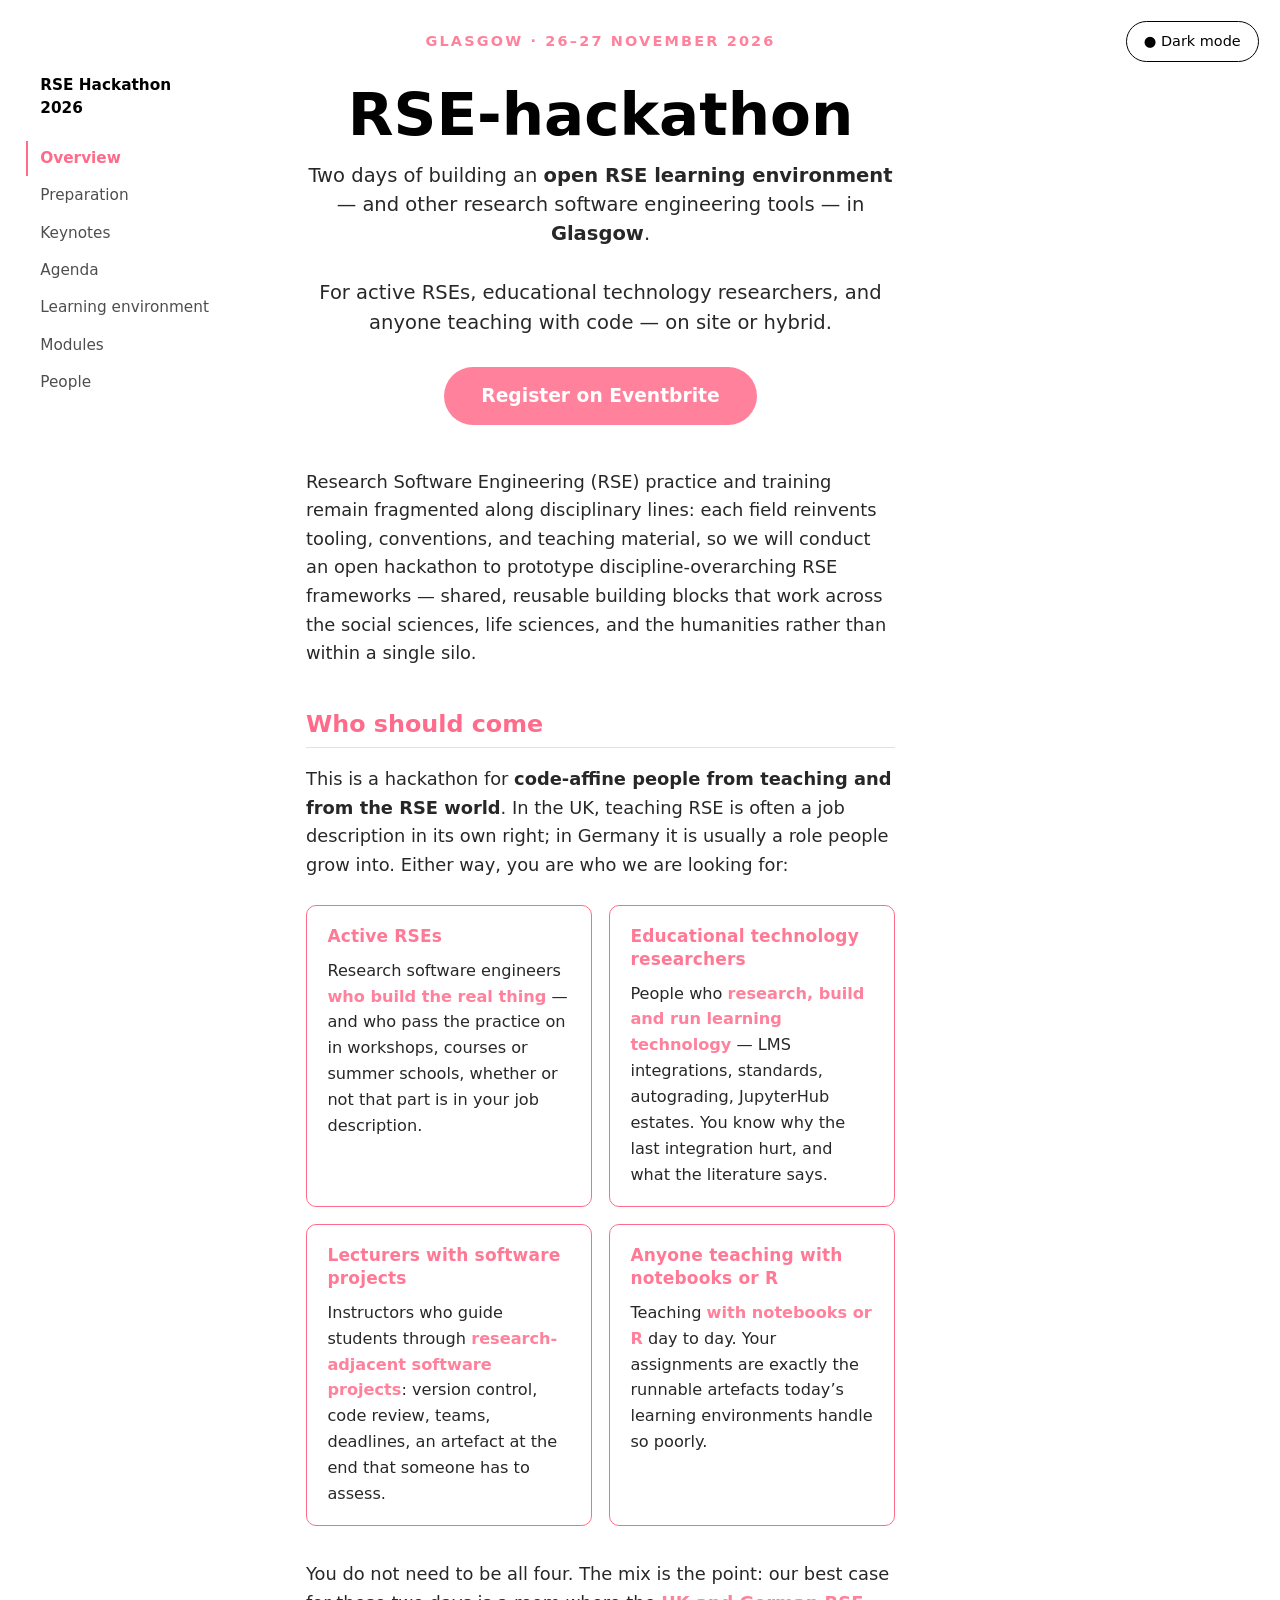
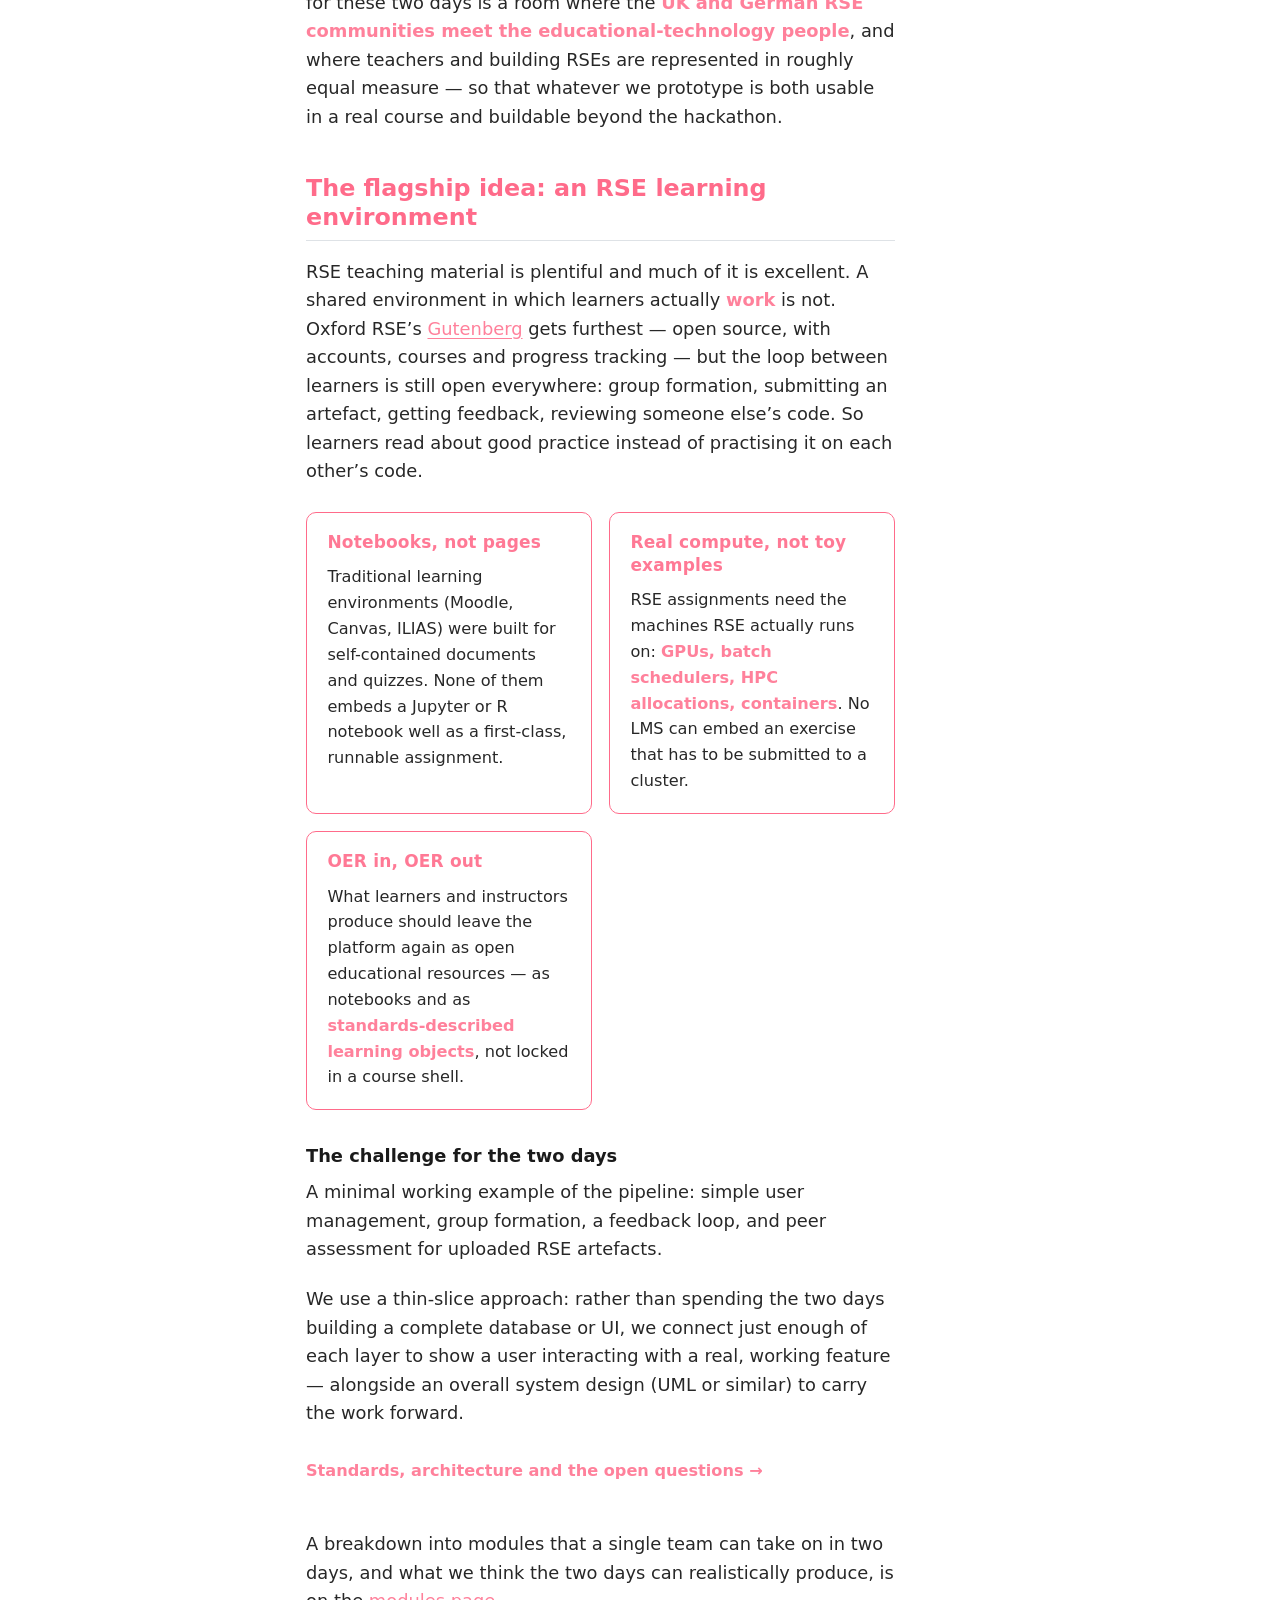
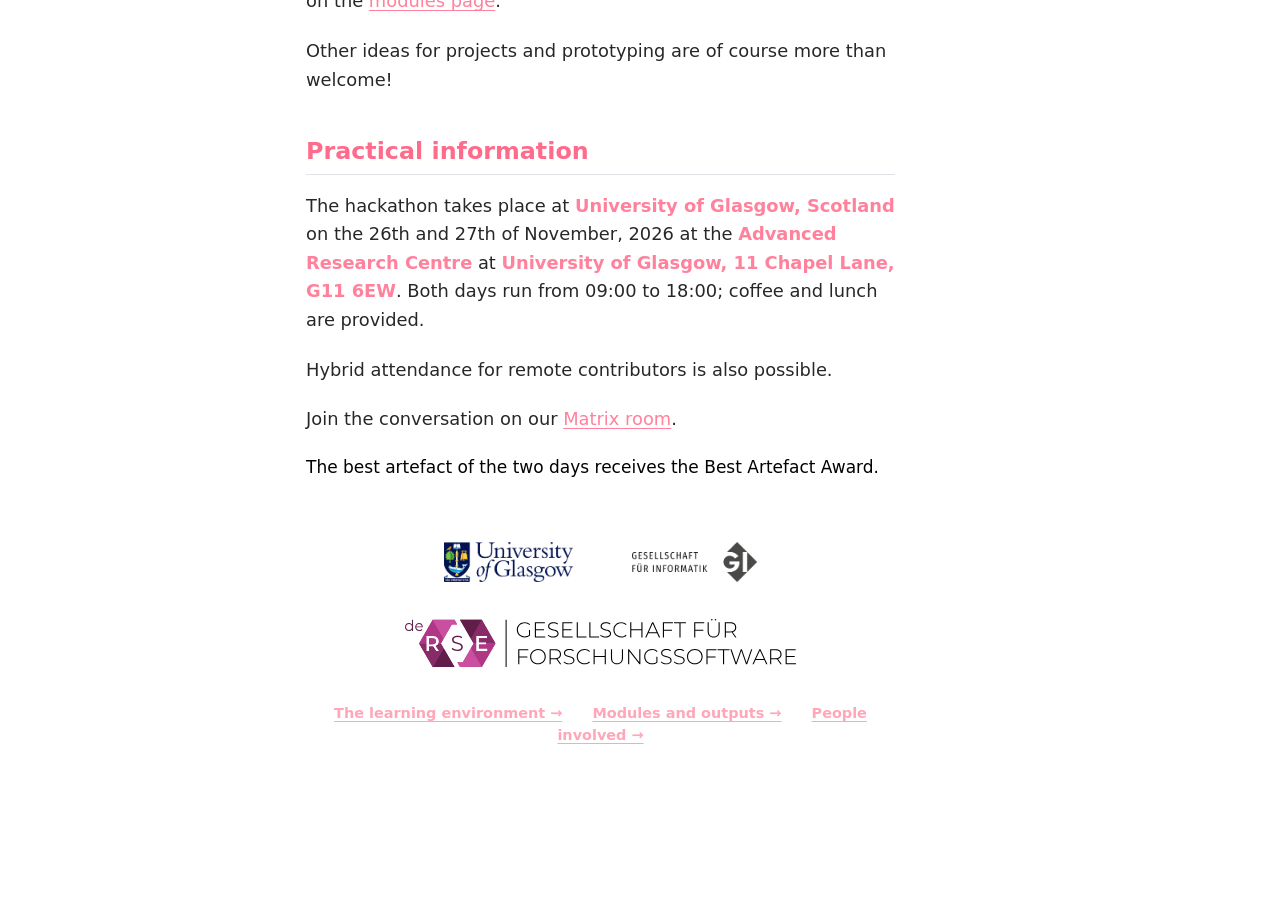
==== index.html @ fd7d088c "Built site for gh-pages" ====
<!DOCTYPE html>
<html xmlns="http://www.w3.org/1999/xhtml" lang="en" xml:lang="en"><head>

<meta charset="utf-8">
<meta name="generator" content="quarto-1.11.9">

<meta name="viewport" content="width=device-width, initial-scale=1.0, user-scalable=yes">


<title>RSE Hackathon 2026</title>
<style>
/* Default styles provided by pandoc.
** See https://pandoc.org/MANUAL.html#variables-for-html for config info.
*/
span.smallcaps{font-variant: small-caps;}
div.columns{display: flex; gap: 1.5em;}
div.column{flex: auto;}
@media screen {
div.columns{gap: min(4vw, 1.5em);}
div.column{overflow-x: auto;}
}
div.hanging-indent{margin-left: 1.5em; text-indent: -1.5em;}
ul.task-list{list-style: none;}
ul.task-list li input[type="checkbox"] {
  width: 0.8em;
  margin: 0 0.8em 0.2em -1em; /* quarto-specific, see https://github.com/quarto-dev/quarto-cli/issues/4556 */ 
  vertical-align: middle;
}
</style>


<script src="site_libs/quarto-nav/quarto-nav.js"></script>
<script src="site_libs/clipboard/clipboard.min.js"></script>
<script src="site_libs/quarto-search/autocomplete.umd.js"></script>
<script src="site_libs/quarto-search/fuse.min.js"></script>
<script src="site_libs/quarto-search/quarto-search.js"></script>
<meta name="quarto:offset" content="./">
<script src="site_libs/quarto-html/quarto.js" type="module"></script>
<script src="site_libs/quarto-html/tabsets/tabsets.js" type="module"></script>
<script src="site_libs/quarto-html/scrollable-regions/scrollable-regions.js" type="module"></script>
<script src="site_libs/quarto-html/popper.min.js"></script>
<script src="site_libs/quarto-html/tippy.umd.min.js"></script>
<script src="site_libs/quarto-html/anchor.min.js"></script>
<link href="site_libs/quarto-html/tippy.css" rel="stylesheet">
<link href="site_libs/quarto-html/quarto-syntax-highlighting-63b5708e65d6cd79cd7618c58d0c21e7.css" rel="stylesheet" id="quarto-text-highlighting-styles">
<script src="site_libs/bootstrap/bootstrap.min.js"></script>
<link href="site_libs/bootstrap/bootstrap-icons.css" rel="stylesheet">
<link href="site_libs/bootstrap/bootstrap-b31edfc7eb3f71ba095beb92e9e1808b.min.css" rel="stylesheet" append-hash="true" id="quarto-bootstrap" data-mode="light">
<script id="quarto-search-options" type="application/json">{
  "location": "sidebar",
  "copy-button": false,
  "collapse-after": 3,
  "panel-placement": "start",
  "type": "textbox",
  "limit": 50,
  "keyboard-shortcut": [
    "f",
    "/",
    "s"
  ],
  "show-item-context": false,
  "language": {
    "search-no-results-text": "No results",
    "search-matching-documents-text": "matching documents",
    "search-copy-link-title": "Copy link to search",
    "search-hide-matches-text": "Hide additional matches",
    "search-more-match-text": "more match in this document",
    "search-more-matches-text": "more matches in this document",
    "search-clear-button-title": "Clear",
    "search-text-placeholder": "",
    "search-detached-cancel-button-title": "Cancel",
    "search-submit-button-title": "Submit",
    "search-label": "Search"
  }
}</script>


</head>

<body class="quarto-light"><a id="quarto-skip-link" class="visually-hidden-focusable" href="#quarto-document-content">Skip to main content</a>

<div id="quarto-search-results"></div>
<!-- content -->
<div id="quarto-content" class="quarto-container page-columns page-rows-contents page-layout-full">
<!-- sidebar -->
<!-- margin-sidebar -->
    
<!-- main -->
<main class="content column-page" id="quarto-document-content" tabindex="-1"><header id="title-block-header" class="quarto-title-block"></header>
<nav class="site-nav" aria-label="Site">
  <a class="site-nav-title" href="index.html">RSE Hackathon 2026</a>
  <a href="index.html">Overview</a>
  <a href="preparation.html">Preparation</a>
  <a href="keynotes.html">Keynotes</a>
  <a href="agenda.html">Agenda</a>
  <a href="learning-environment.html">Learning environment</a>
  <a href="modules.html">Modules</a>
  <a href="contacts.html">People</a>
</nav>
<script>
(function () {
  var page = location.pathname.split('/').pop() || 'index.html';
  document.querySelectorAll('.site-nav a:not(.site-nav-title)').forEach(function (a) {
    if (a.getAttribute('href') === page) a.setAttribute('aria-current', 'page');
  });
})();
</script>




<div class="hero">
<div class="hero-top">
<p><span class="eyebrow">Glasgow · 26–27 November 2026</span></p>
<section id="rse-hackathon" class="level1">
<h1>RSE-hackathon</h1>
<p>Two days of building an <strong>open RSE learning environment</strong> — and other research software engineering tools — in <strong>Glasgow</strong>.</p>
<p>For active RSEs, educational technology researchers, and anyone teaching with code — on site or hybrid.</p>
<p><a href="https://www.eventbrite.com/e/rse-hackathon-2026-at-university-of-glasgow-tickets-2000034040655" class="cta" target="_blank">Register on Eventbrite</a></p>
</section>
</div>
<div class="hero-body">
<p>Research Software Engineering (RSE) practice and training remain fragmented along disciplinary lines: each field reinvents tooling, conventions, and teaching material, so we will conduct an open hackathon to prototype discipline-overarching RSE frameworks — shared, reusable building blocks that work across the social sciences, life sciences, and the humanities rather than within a single silo.</p>
<section id="who-should-come" class="level2">
<h2 class="anchored" data-anchor-id="who-should-come">Who should come</h2>
<p>This is a hackathon for <strong>code-affine people from teaching and from the RSE world</strong>. In the UK, teaching RSE is often a job description in its own right; in Germany it is usually a role people grow into. Either way, you are who we are looking for:</p>
<div class="why-grid">
<section id="active-rses" class="level3 why-card">
<h3 class="anchored" data-anchor-id="active-rses">Active RSEs</h3>
<p>Research software engineers <span class="highlight">who build the real thing</span> — and who pass the practice on in workshops, courses or summer schools, whether or not that part is in your job description.</p>
</section>
<section id="educational-technology-researchers" class="level3 why-card">
<h3 class="anchored" data-anchor-id="educational-technology-researchers">Educational technology researchers</h3>
<p>People who <span class="highlight">research, build and run learning technology</span> — LMS integrations, standards, autograding, JupyterHub estates. You know why the last integration hurt, and what the literature says.</p>
</section>
<section id="lecturers-with-software-projects" class="level3 why-card">
<h3 class="anchored" data-anchor-id="lecturers-with-software-projects">Lecturers with software projects</h3>
<p>Instructors who guide students through <span class="highlight">research-adjacent software projects</span>: version control, code review, teams, deadlines, an artefact at the end that someone has to assess.</p>
</section>
<section id="anyone-teaching-with-notebooks-or-r" class="level3 why-card">
<h3 class="anchored" data-anchor-id="anyone-teaching-with-notebooks-or-r">Anyone teaching with notebooks or R</h3>
<p>Teaching <span class="highlight">with notebooks or R</span> day to day. Your assignments are exactly the runnable artefacts today’s learning environments handle so poorly.</p>
</section>
</div>
<p>You do not need to be all four. The mix is the point: our best case for these two days is a room where the <span class="highlight">UK and German RSE communities meet the educational-technology people</span>, and where teachers and building RSEs are represented in roughly equal measure — so that whatever we prototype is both usable in a real course and buildable beyond the hackathon.</p>
</section>
<section id="the-flagship-idea-an-rse-learning-environment" class="level2">
<h2 class="anchored" data-anchor-id="the-flagship-idea-an-rse-learning-environment">The flagship idea: an RSE learning environment</h2>
<p>RSE teaching material is plentiful and much of it is excellent. A shared environment in which learners actually <em>work</em> is not. Oxford RSE’s <a href="https://www.rse.ox.ac.uk/gutenberg">Gutenberg</a> gets furthest — open source, with accounts, courses and progress tracking — but the loop between learners is still open everywhere: group formation, submitting an artefact, getting feedback, reviewing someone else’s code. So learners read about good practice instead of practising it on each other’s code.</p>
<div class="why-grid">
<section id="notebooks-not-pages" class="level3 why-card">
<h3 class="anchored" data-anchor-id="notebooks-not-pages">Notebooks, not pages</h3>
<p>Traditional learning environments (Moodle, Canvas, ILIAS) were built for self-contained documents and quizzes. None of them embeds a Jupyter or R notebook well as a first-class, runnable assignment.</p>
</section>
<section id="real-compute-not-toy-examples" class="level3 why-card">
<h3 class="anchored" data-anchor-id="real-compute-not-toy-examples">Real compute, not toy examples</h3>
<p>RSE assignments need the machines RSE actually runs on: <span class="highlight">GPUs, batch schedulers, HPC allocations, containers</span>. No LMS can embed an exercise that has to be submitted to a cluster.</p>
</section>
<section id="oer-in-oer-out" class="level3 why-card">
<h3 class="anchored" data-anchor-id="oer-in-oer-out">OER in, OER out</h3>
<p>What learners and instructors produce should leave the platform again as open educational resources — as notebooks and as <span class="highlight">standards-described learning objects</span>, not locked in a course shell.</p>
</section>
</div>
<section id="the-challenge-for-the-two-days" class="level3">
<h3 class="anchored" data-anchor-id="the-challenge-for-the-two-days">The challenge for the two days</h3>
<p>A minimal working example of the pipeline: simple user management, group formation, a feedback loop, and peer assessment for uploaded RSE artefacts.</p>
<p>We use a thin-slice approach: rather than spending the two days building a complete database or UI, we connect just enough of each layer to show a user interacting with a real, working feature — alongside an overall system design (UML or similar) to carry the work forward.</p>
<p><a href="learning-environment.html" class="people-link">Standards, architecture and the open questions →</a></p>
<p>A breakdown into modules that a single team can take on in two days, and what we think the two days can realistically produce, is on the <a href="modules.html">modules page</a>.</p>
<p>Other ideas for projects and prototyping are of course more than welcome!</p>
</section>
</section>
<section id="practical-information" class="level2">
<h2 class="anchored" data-anchor-id="practical-information">Practical information</h2>
<p>The hackathon takes place at <span class="highlight">University of Glasgow, Scotland</span> on the 26th and 27th of November, 2026 at the <span class="highlight">Advanced Research Centre</span> at <em>University of Glasgow, 11 Chapel Lane, G11 6EW</em>. Both days run from 09:00 to 18:00; coffee and lunch are provided.</p>
<p>Hybrid attendance for remote contributors is also possible.</p>
<p>Join the conversation on our <a href="https://matrix.to/#/#rse-hackathon-glasgow-:matrix.org">Matrix room</a>.</p>
</section>
</div>
<p>The best artefact of the two days receives the Best Artefact Award.</p>
<div class="logo-row">
<p><a href="https://www.gla.ac.uk" class="logo-box"><img src="uni-glasgow-logo.png" class="img-fluid" alt="University of Glasgow"></a> <a href="https://gi.de/en/" class="logo-box"><img src="GI_R.png" class="img-fluid" alt="German Informatics Society (GI)"></a></p>
<p><a class="logo-box logo-box-large" href="https://de-rse.org/en/" target="_blank" rel="noopener"><img src="de-RSE-logo-text-colour.svg" alt="de-RSE — Society for Research Software"></a></p>
</div>
<div class="organizers">
<p><a href="learning-environment.html" class="people-link">The learning environment →</a> <a href="modules.html" class="people-link">Modules and outputs →</a> <a href="contacts.html" class="people-link">People involved →</a></p>
</div>
</div>
<button id="theme-toggle" class="theme-toggle" aria-label="Toggle light and dark mode">
● Dark mode
</button>
<script>
(function () {
  var root = document.documentElement;
  var btn = document.getElementById('theme-toggle');
  var stored = localStorage.getItem('theme-v2');
  function setDark() {
    root.setAttribute('data-theme', 'dark');
    btn.textContent = '☀ Light mode';
  }
  function setLight() {
    root.removeAttribute('data-theme');
    btn.textContent = '● Dark mode';
  }
  if (stored === 'dark') setDark();
  btn.addEventListener('click', function () {
    var isDark = root.getAttribute('data-theme') === 'dark';
    if (isDark) {
      setLight();
      localStorage.setItem('theme-v2', 'light');
    } else {
      setDark();
      localStorage.setItem('theme-v2', 'dark');
    }
  });
})();
</script>



</main> <!-- /main -->
<script id="quarto-html-after-body" type="application/javascript">
  window.document.addEventListener("DOMContentLoaded", function (event) {
    const icon = "";
    const anchorJS = new window.AnchorJS();
    anchorJS.options = {
      placement: 'right',
      icon: icon
    };
    anchorJS.add('.anchored');
    const isCodeAnnotation = (el) => {
      for (const clz of el.classList) {
        if (clz.startsWith('code-annotation-')) {                     
          return true;
        }
      }
      return false;
    }
    const onCopySuccess = function(e) {
      // button target
      const button = e.trigger;
      // don't keep focus
      button.blur();
      // flash "checked"
      button.classList.add('code-copy-button-checked');
      var currentTitle = button.getAttribute("title");
      button.setAttribute("title", "Copied!");
      let tooltip;
      if (window.bootstrap) {
        button.setAttribute("data-bs-toggle", "tooltip");
        button.setAttribute("data-bs-placement", "left");
        button.setAttribute("data-bs-title", "Copied!");
        tooltip = new bootstrap.Tooltip(button, 
          { trigger: "manual", 
            customClass: "code-copy-button-tooltip",
            offset: [0, -8]});
        tooltip.show();    
      }
      setTimeout(function() {
        if (tooltip) {
          tooltip.hide();
          button.removeAttribute("data-bs-title");
          button.removeAttribute("data-bs-toggle");
          button.removeAttribute("data-bs-placement");
        }
        button.setAttribute("title", currentTitle);
        button.classList.remove('code-copy-button-checked');
      }, 1000);
      // clear code selection
      e.clearSelection();
    }
    const getTextToCopy = function(trigger) {
      const outerScaffold = trigger.parentElement.cloneNode(true);
      const codeEl = outerScaffold.querySelector('code');
      for (const childEl of codeEl.children) {
        if (isCodeAnnotation(childEl)) {
          childEl.remove();
        }
      }
      return codeEl.innerText;
    }
    const clipboard = new window.ClipboardJS('.code-copy-button:not([data-in-quarto-modal])', {
      text: getTextToCopy
    });
    clipboard.on('success', onCopySuccess);
    if (window.document.getElementById('quarto-embedded-source-code-modal')) {
      const clipboardModal = new window.ClipboardJS('.code-copy-button[data-in-quarto-modal]', {
        text: getTextToCopy,
        container: window.document.getElementById('quarto-embedded-source-code-modal')
      });
      clipboardModal.on('success', onCopySuccess);
    }
      var localhostRegex = new RegExp(/^(?:http|https):\/\/localhost\:?[0-9]*\//);
      var mailtoRegex = new RegExp(/^mailto:/);
        var filterRegex = new RegExp("https:\/\/personalhel\.github\.io\/RSE-hackathon\/");
      var isInternal = (href) => {
          return filterRegex.test(href) || localhostRegex.test(href) || mailtoRegex.test(href);
      }
      // Inspect non-navigation links and adorn them if external
      window.quartoDecorateExternalLinks = function (root) {
     var links = (root || window.document).querySelectorAll('a[href]:not(.nav-link):not(.navbar-brand):not(.toc-action):not(.sidebar-link):not(.sidebar-item-toggle):not(.pagination-link):not(.no-external):not([aria-hidden]):not(.dropdown-item):not(.quarto-navigation-tool):not(.about-link)');
      for (var i=0; i<links.length; i++) {
        const link = links[i];
        if (!isInternal(link.href)) {
          // undo the damage that might have been done by quarto-nav.js in the case of
          // links that we want to consider external
          if (link.dataset.originalHref !== undefined) {
            link.href = link.dataset.originalHref;
          }
          if (!link.classList.contains('no-external-icon')) {
          }
        }
      }
      };
      window.quartoDecorateExternalLinks(window.document);
    // Esc closes the popup (WCAG 1.4.13) and focus leaving both trigger and
    // popup closes it (WCAG 2.4.11); tippy handles neither for interactive popups.
    const hideOnEscAndFocusOut = {
      name: 'hideOnEscAndFocusOut',
      defaultValue: true,
      fn(instance) {
        const dismiss = () => {
          // A show scheduled by the trigger delay would otherwise reopen it
          instance.clearDelayTimeouts();
          instance.hide();
        };
        const onKeyDown = (event) => {
          if (event.key !== 'Escape') {
            return;
          }
          // Keep Esc from also reaching page handlers (e.g. reveal.js overview),
          // except an open reveal.js slide menu, which Esc should close too.
          // The menu handles keys only when its keyboard option is on.
          const menuHandlesEsc = window.Reveal?.getPlugin?.('menu')?.isOpen() &&
            window.Reveal.getConfig().menu?.keyboard !== false;
          if (!menuHandlesEsc) {
            event.stopPropagation();
          }
          if (instance.popper.contains(window.document.activeElement)) {
            // Disabled while refocusing so the focus trigger does not reopen it
            instance.disable();
            instance.reference.focus();
            instance.enable();
          }
          dismiss();
        };
        const onFocusOut = (event) => {
          const target = event.relatedTarget;
          if (target && !instance.reference.contains(target) &&
              !instance.popper.contains(target)) {
            dismiss();
          }
        };
        // On the trigger too: a click trigger (code-annotations: select) has no
        // blur handling. Attached for the instance's lifetime so leaving the
        // trigger also cancels a show still pending on the trigger delay.
        instance.reference.addEventListener('focusout', onFocusOut);
        return {
          onShow() {
            window.document.addEventListener('keydown', onKeyDown, true);
            instance.popper.addEventListener('focusout', onFocusOut);
          },
          onHide() {
            window.document.removeEventListener('keydown', onKeyDown, true);
            instance.popper.removeEventListener('focusout', onFocusOut);
          },
          onDestroy() {
            instance.reference.removeEventListener('focusout', onFocusOut);
          },
        };
      },
    };
    function tippyHover(el, contentFn, onTriggerFn, onUntriggerFn) {
      const config = {
        allowHTML: true,
        maxWidth: 500,
        delay: 100,
        arrow: false,
        appendTo: function(el) {
            return el.parentElement;
        },
        interactive: true,
        interactiveBorder: 10,
        theme: 'quarto',
        placement: 'bottom-start',
        plugins: [hideOnEscAndFocusOut],
      };
      if (contentFn) {
        config.content = contentFn;
      }
      if (onTriggerFn) {
        config.onTrigger = onTriggerFn;
      }
      if (onUntriggerFn) {
        config.onUntrigger = onUntriggerFn;
      }
      window.tippy(el, config); 
    }
    const noterefs = window.document.querySelectorAll('a[role="doc-noteref"]');
    for (var i=0; i<noterefs.length; i++) {
      const ref = noterefs[i];
      tippyHover(ref, function() {
        // use id or data attribute instead here
        let href = ref.getAttribute('data-footnote-href') || ref.getAttribute('href');
        try { href = new URL(href).hash; } catch {}
        const id = href.replace(/^#\/?/, "");
        const note = window.document.getElementById(id);
        if (note) {
          return note.innerHTML;
        } else {
          return "";
        }
      });
    }
    const xrefs = window.document.querySelectorAll('a.quarto-xref');
    const processXRef = (id, note) => {
      // Strip column container classes
      const stripColumnClz = (el) => {
        el.classList.remove("page-full", "page-columns");
        if (el.children) {
          for (const child of el.children) {
            stripColumnClz(child);
          }
        }
      }
      stripColumnClz(note)
      if (id === null || id.startsWith('sec-')) {
        // Special case sections, only their first couple elements
        const container = document.createElement("div");
        if (note.children && note.children.length > 2) {
          container.appendChild(note.children[0].cloneNode(true));
          for (let i = 1; i < note.children.length; i++) {
            const child = note.children[i];
            if (child.tagName === "P" && child.innerText === "") {
              continue;
            } else {
              container.appendChild(child.cloneNode(true));
              break;
            }
          }
          if (window.Quarto?.typesetMath) {
            window.Quarto.typesetMath(container);
          }
          return container.innerHTML
        } else {
          if (window.Quarto?.typesetMath) {
            window.Quarto.typesetMath(note);
          }
          return note.innerHTML;
        }
      } else {
        // Remove any anchor links if they are present
        const anchorLink = note.querySelector('a.anchorjs-link');
        if (anchorLink) {
          anchorLink.remove();
        }
        if (window.Quarto?.typesetMath) {
          window.Quarto.typesetMath(note);
        }
        if (note.classList.contains("callout")) {
          return note.outerHTML;
        } else {
          return note.innerHTML;
        }
      }
    }
    for (var i=0; i<xrefs.length; i++) {
      const xref = xrefs[i];
      tippyHover(xref, undefined, function(instance) {
        instance.disable();
        let url = xref.getAttribute('href');
        let hash = undefined; 
        if (url.startsWith('#')) {
          hash = url;
        } else {
          try { hash = new URL(url).hash; } catch {}
        }
        if (hash) {
          const id = hash.replace(/^#\/?/, "");
          const note = window.document.getElementById(id);
          if (note !== null) {
            try {
              const html = processXRef(id, note.cloneNode(true));
              instance.setContent(html);
            } finally {
              instance.enable();
              instance.show();
            }
          } else {
            // See if we can fetch this
            fetch(url.split('#')[0])
            .then(res => res.text())
            .then(html => {
              const parser = new DOMParser();
              const htmlDoc = parser.parseFromString(html, "text/html");
              const note = htmlDoc.getElementById(id);
              if (note !== null) {
                const html = processXRef(id, note);
                instance.setContent(html);
              } 
            }).finally(() => {
              instance.enable();
              instance.show();
            });
          }
        } else {
          // See if we can fetch a full url (with no hash to target)
          // This is a special case and we should probably do some content thinning / targeting
          fetch(url)
          .then(res => res.text())
          .then(html => {
            const parser = new DOMParser();
            const htmlDoc = parser.parseFromString(html, "text/html");
            const note = htmlDoc.querySelector('main.content');
            if (note !== null) {
              // This should only happen for chapter cross references
              // (since there is no id in the URL)
              // remove the first header
              if (note.children.length > 0 && note.children[0].tagName === "HEADER") {
                note.children[0].remove();
              }
              const html = processXRef(null, note);
              instance.setContent(html);
            } 
          }).finally(() => {
            instance.enable();
            instance.show();
          });
        }
      }, function(instance) {
      });
    }
        let selectedAnnoteEl;
        const selectorForAnnotation = ( cell, annotation) => {
          let cellAttr = 'data-code-cell="' + cell + '"';
          let lineAttr = 'data-code-annotation="' +  annotation + '"';
          const selector = 'span[' + cellAttr + '][' + lineAttr + ']';
          return selector;
        }
        const selectCodeLines = (annoteEl) => {
          const doc = window.document;
          const targetCell = annoteEl.getAttribute("data-target-cell");
          const targetAnnotation = annoteEl.getAttribute("data-target-annotation");
          const annoteSpan = window.document.querySelector(selectorForAnnotation(targetCell, targetAnnotation));
          const lines = annoteSpan.getAttribute("data-code-lines").split(",");
          const lineIds = lines.map((line) => {
            return targetCell + "-" + line;
          })
          // Each band is positioned against its own containing block, which is
          // not the offsetParent of the lines, so place it from client rects.
          const placeBand = (band, firstEl, lastEl, codeBlock) => {
            const container = band.offsetParent;
            if (container === null) {
              return;
            }
            const containerRect = container.getBoundingClientRect();
            // Reveal.js scales slides with a transform, so convert client
            // pixels back to the CSS pixels of the container.
            const scale = containerRect.height / container.offsetHeight || 1;
            const firstRect = firstEl.getBoundingClientRect();
            const lastRect = lastEl.getBoundingClientRect();
            const top = (firstRect.top - containerRect.top) / scale - container.clientTop + container.scrollTop;
            const height = (lastRect.bottom - firstRect.top) / scale;
            band.style.top = top - 2 + "px";
            band.style.height = height + 4 + "px";
            if (codeBlock) {
              // Without the copy button wrapper, the containing block is wider
              // than the code block, so span the code block explicitly.
              const blockRect = codeBlock.getBoundingClientRect();
              band.style.left = (blockRect.left - containerRect.left) / scale - container.clientLeft + container.scrollLeft + "px";
              band.style.width = blockRect.width / scale + "px";
            }
          };
          if (lineIds.length > 0) {
            const el = window.document.getElementById(lineIds[0]);
            const lastEl = window.document.getElementById(lineIds[lineIds.length - 1]);
            const parent = el.parentElement.parentElement;
            // cook up a div (if necessary) and position it
            let div = window.document.getElementById("code-annotation-line-highlight");
            if (div === null) {
              div = window.document.createElement("div");
              div.setAttribute("id", "code-annotation-line-highlight");
              div.style.position = 'absolute';
              parent.appendChild(div);
            }
            placeBand(div, el, lastEl, parent.closest("div.sourceCode") || parent);
            let gutterDiv = window.document.getElementById("code-annotation-line-highlight-gutter");
            if (gutterDiv === null) {
              gutterDiv = window.document.createElement("div");
              gutterDiv.setAttribute("id", "code-annotation-line-highlight-gutter");
              gutterDiv.style.position = 'absolute';
              const codeCell = window.document.getElementById(targetCell);
              const gutter = codeCell.querySelector('.code-annotation-gutter');
              gutter.appendChild(gutterDiv);
            }
            placeBand(gutterDiv, el, lastEl);
            selectedAnnoteEl = annoteEl;
          }
        };
        const unselectCodeLines = () => {
          const elementsIds = ["code-annotation-line-highlight", "code-annotation-line-highlight-gutter"];
          elementsIds.forEach((elId) => {
            const div = window.document.getElementById(elId);
            if (div) {
              div.remove();
            }
          });
          selectedAnnoteEl = undefined;
        };
          // Handle positioning of the toggle
      window.addEventListener(
        "resize",
        throttle(() => {
          elRect = undefined;
          if (selectedAnnoteEl) {
            selectCodeLines(selectedAnnoteEl);
          }
        }, 10)
      );
      function throttle(fn, ms) {
      let throttle = false;
      let timer;
        return (...args) => {
          if(!throttle) { // first call gets through
              fn.apply(this, args);
              throttle = true;
          } else { // all the others get throttled
              if(timer) clearTimeout(timer); // cancel #2
              timer = setTimeout(() => {
                fn.apply(this, args);
                timer = throttle = false;
              }, ms);
          }
        };
      }
        // Attach click handler to the DT
        const annoteDls = window.document.querySelectorAll('dt[data-target-cell]');
        for (const annoteDlNode of annoteDls) {
          annoteDlNode.addEventListener('click', (event) => {
            const clickedEl = event.target;
            if (clickedEl !== selectedAnnoteEl) {
              unselectCodeLines();
              const activeEl = window.document.querySelector('dt[data-target-cell].code-annotation-active');
              if (activeEl) {
                activeEl.classList.remove('code-annotation-active');
              }
              selectCodeLines(clickedEl);
              clickedEl.classList.add('code-annotation-active');
            } else {
              // Unselect the line
              unselectCodeLines();
              clickedEl.classList.remove('code-annotation-active');
            }
          });
        }
    const findCites = (el) => {
      const parentEl = el.parentElement;
      if (parentEl) {
        const cites = parentEl.dataset.cites;
        if (cites) {
          return {
            el,
            cites: cites.split(' ')
          };
        } else {
          return findCites(el.parentElement)
        }
      } else {
        return undefined;
      }
    };
    var bibliorefs = window.document.querySelectorAll('a[role="doc-biblioref"]');
    for (var i=0; i<bibliorefs.length; i++) {
      const ref = bibliorefs[i];
      const citeInfo = findCites(ref);
      if (citeInfo) {
        tippyHover(citeInfo.el, function() {
          var popup = window.document.createElement('div');
          citeInfo.cites.forEach(function(cite) {
            var citeDiv = window.document.createElement('div');
            citeDiv.classList.add('hanging-indent');
            citeDiv.classList.add('csl-entry');
            var biblioDiv = window.document.getElementById('ref-' + cite);
            if (biblioDiv) {
              citeDiv.innerHTML = biblioDiv.innerHTML;
            }
            popup.appendChild(citeDiv);
          });
          return popup.innerHTML;
        });
      }
    }
  });
  </script>
  <script type="application/javascript">
  window.quartoScrollableRegionsLabels = {"code":"Scrollable code","output":"Scrollable output"};
  </script>
</div> <!-- /content -->




</body></html>
---- site_libs/quarto-html/tippy.css ----
.tippy-box[data-animation=fade][data-state=hidden]{opacity:0}[data-tippy-root]{max-width:calc(100vw - 10px)}.tippy-box{position:relative;background-color:#333;color:#fff;border-radius:4px;font-size:14px;line-height:1.4;white-space:normal;outline:0;transition-property:transform,visibility,opacity}.tippy-box[data-placement^=top]>.tippy-arrow{bottom:0}.tippy-box[data-placement^=top]>.tippy-arrow:before{bottom:-7px;left:0;border-width:8px 8px 0;border-top-color:initial;transform-origin:center top}.tippy-box[data-placement^=bottom]>.tippy-arrow{top:0}.tippy-box[data-placement^=bottom]>.tippy-arrow:before{top:-7px;left:0;border-width:0 8px 8px;border-bottom-color:initial;transform-origin:center bottom}.tippy-box[data-placement^=left]>.tippy-arrow{right:0}.tippy-box[data-placement^=left]>.tippy-arrow:before{border-width:8px 0 8px 8px;border-left-color:initial;right:-7px;transform-origin:center left}.tippy-box[data-placement^=right]>.tippy-arrow{left:0}.tippy-box[data-placement^=right]>.tippy-arrow:before{left:-7px;border-width:8px 8px 8px 0;border-right-color:initial;transform-origin:center right}.tippy-box[data-inertia][data-state=visible]{transition-timing-function:cubic-bezier(.54,1.5,.38,1.11)}.tippy-arrow{width:16px;height:16px;color:#333}.tippy-arrow:before{content:"";position:absolute;border-color:transparent;border-style:solid}.tippy-content{position:relative;padding:5px 9px;z-index:1}
---- site_libs/quarto-html/quarto-syntax-highlighting-63b5708e65d6cd79cd7618c58d0c21e7.css ----
/* quarto syntax highlight colors */
:root {
  --quarto-hl-ot-color: #003B4F;
  --quarto-hl-at-color: #657422;
  --quarto-hl-ss-color: #20794D;
  --quarto-hl-an-color: #5E5E5E;
  --quarto-hl-fu-color: #4758AB;
  --quarto-hl-st-color: #20794D;
  --quarto-hl-cf-color: #003B4F;
  --quarto-hl-op-color: #5E5E5E;
  --quarto-hl-er-color: #AD0000;
  --quarto-hl-bn-color: #AD0000;
  --quarto-hl-al-color: #AD0000;
  --quarto-hl-va-color: #111111;
  --quarto-hl-bu-color: inherit;
  --quarto-hl-ex-color: inherit;
  --quarto-hl-pp-color: #AD0000;
  --quarto-hl-in-color: #5E5E5E;
  --quarto-hl-vs-color: #20794D;
  --quarto-hl-wa-color: #5E5E5E;
  --quarto-hl-do-color: #5E5E5E;
  --quarto-hl-im-color: #00769E;
  --quarto-hl-ch-color: #20794D;
  --quarto-hl-dt-color: #AD0000;
  --quarto-hl-fl-color: #AD0000;
  --quarto-hl-co-color: #5E5E5E;
  --quarto-hl-cv-color: #5E5E5E;
  --quarto-hl-cn-color: #8f5902;
  --quarto-hl-sc-color: #5E5E5E;
  --quarto-hl-dv-color: #AD0000;
  --quarto-hl-kw-color: #003B4F;
}

/* other quarto variables */
:root {
  --quarto-font-monospace: SFMono-Regular, Menlo, Monaco, Consolas, "Liberation Mono", "Courier New", monospace;
}

/* syntax highlight based on Pandoc's rules */
pre > code.sourceCode > span {
  color: #003B4F;
}

code.sourceCode > span {
  color: #003B4F;
}

div.sourceCode,
div.sourceCode pre.sourceCode {
  color: #003B4F;
}

/* Normal */
code span {
  color: #003B4F;
}

/* Alert */
code span.al {
  color: #AD0000;
  font-style: inherit;
}

/* Annotation */
code span.an {
  color: #5E5E5E;
  font-style: inherit;
}

/* Attribute */
code span.at {
  color: #657422;
  font-style: inherit;
}

/* BaseN */
code span.bn {
  color: #AD0000;
  font-style: inherit;
}

/* BuiltIn */
code span.bu {
  font-style: inherit;
}

/* ControlFlow */
code span.cf {
  color: #003B4F;
  font-weight: bold;
  font-style: inherit;
}

/* Char */
code span.ch {
  color: #20794D;
  font-style: inherit;
}

/* Constant */
code span.cn {
  color: #8f5902;
  font-style: inherit;
}

/* Comment */
code span.co {
  color: #5E5E5E;
  font-style: inherit;
}

/* CommentVar */
code span.cv {
  color: #5E5E5E;
  font-style: italic;
}

/* Documentation */
code span.do {
  color: #5E5E5E;
  font-style: italic;
}

/* DataType */
code span.dt {
  color: #AD0000;
  font-style: inherit;
}

/* DecVal */
code span.dv {
  color: #AD0000;
  font-style: inherit;
}

/* Error */
code span.er {
  color: #AD0000;
  font-style: inherit;
}

/* Extension */
code span.ex {
  font-style: inherit;
}

/* Float */
code span.fl {
  color: #AD0000;
  font-style: inherit;
}

/* Function */
code span.fu {
  color: #4758AB;
  font-style: inherit;
}

/* Import */
code span.im {
  color: #00769E;
  font-style: inherit;
}

/* Information */
code span.in {
  color: #5E5E5E;
  font-style: inherit;
}

/* Keyword */
code span.kw {
  color: #003B4F;
  font-weight: bold;
  font-style: inherit;
}

/* Operator */
code span.op {
  color: #5E5E5E;
  font-style: inherit;
}

/* Other */
code span.ot {
  color: #003B4F;
  font-style: inherit;
}

/* Preprocessor */
code span.pp {
  color: #AD0000;
  font-style: inherit;
}

/* SpecialChar */
code span.sc {
  color: #5E5E5E;
  font-style: inherit;
}

/* SpecialString */
code span.ss {
  color: #20794D;
  font-style: inherit;
}

/* String */
code span.st {
  color: #20794D;
  font-style: inherit;
}

/* Variable */
code span.va {
  color: #111111;
  font-style: inherit;
}

/* VerbatimString */
code span.vs {
  color: #20794D;
  font-style: inherit;
}

/* Warning */
code span.wa {
  color: #5E5E5E;
  font-style: italic;
}

.prevent-inlining {
  content: "</";
}

/*# sourceMappingURL=054cc16b9e9817627be6994582d2ffb5.css.map */
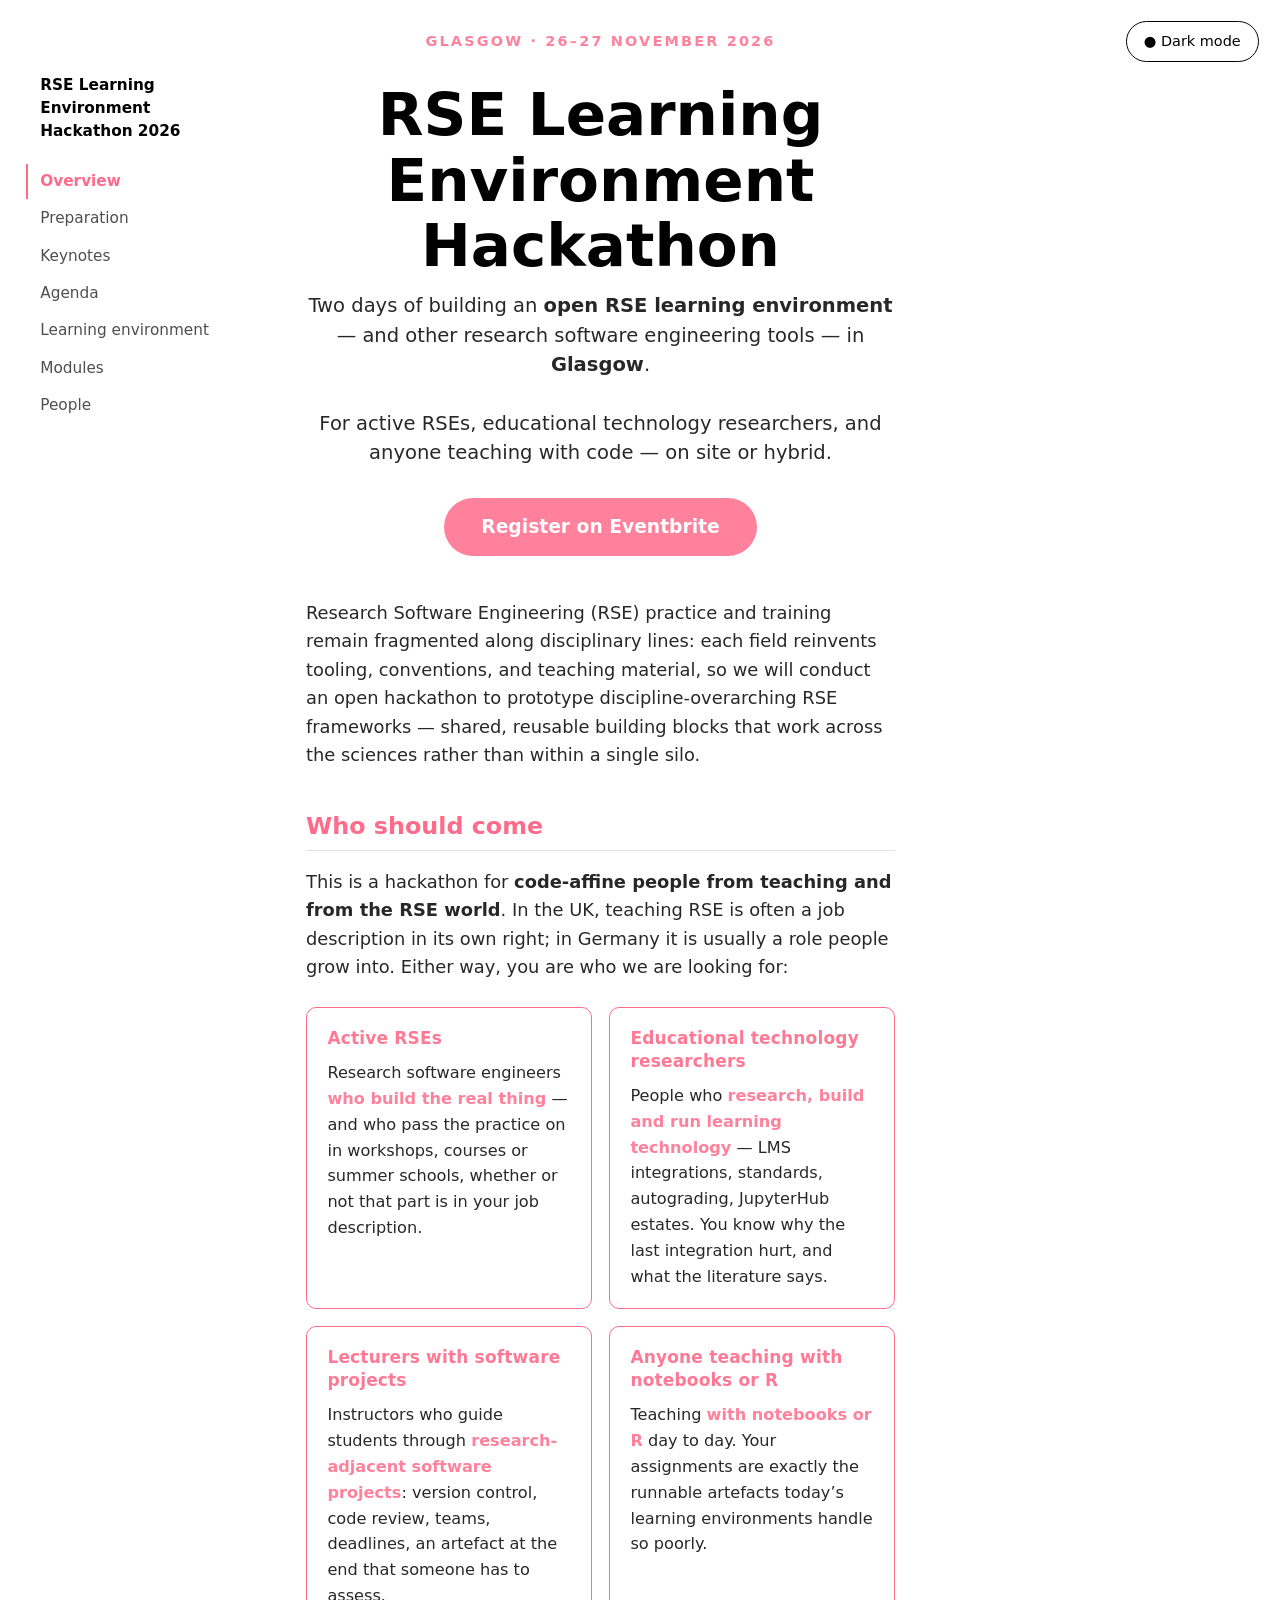
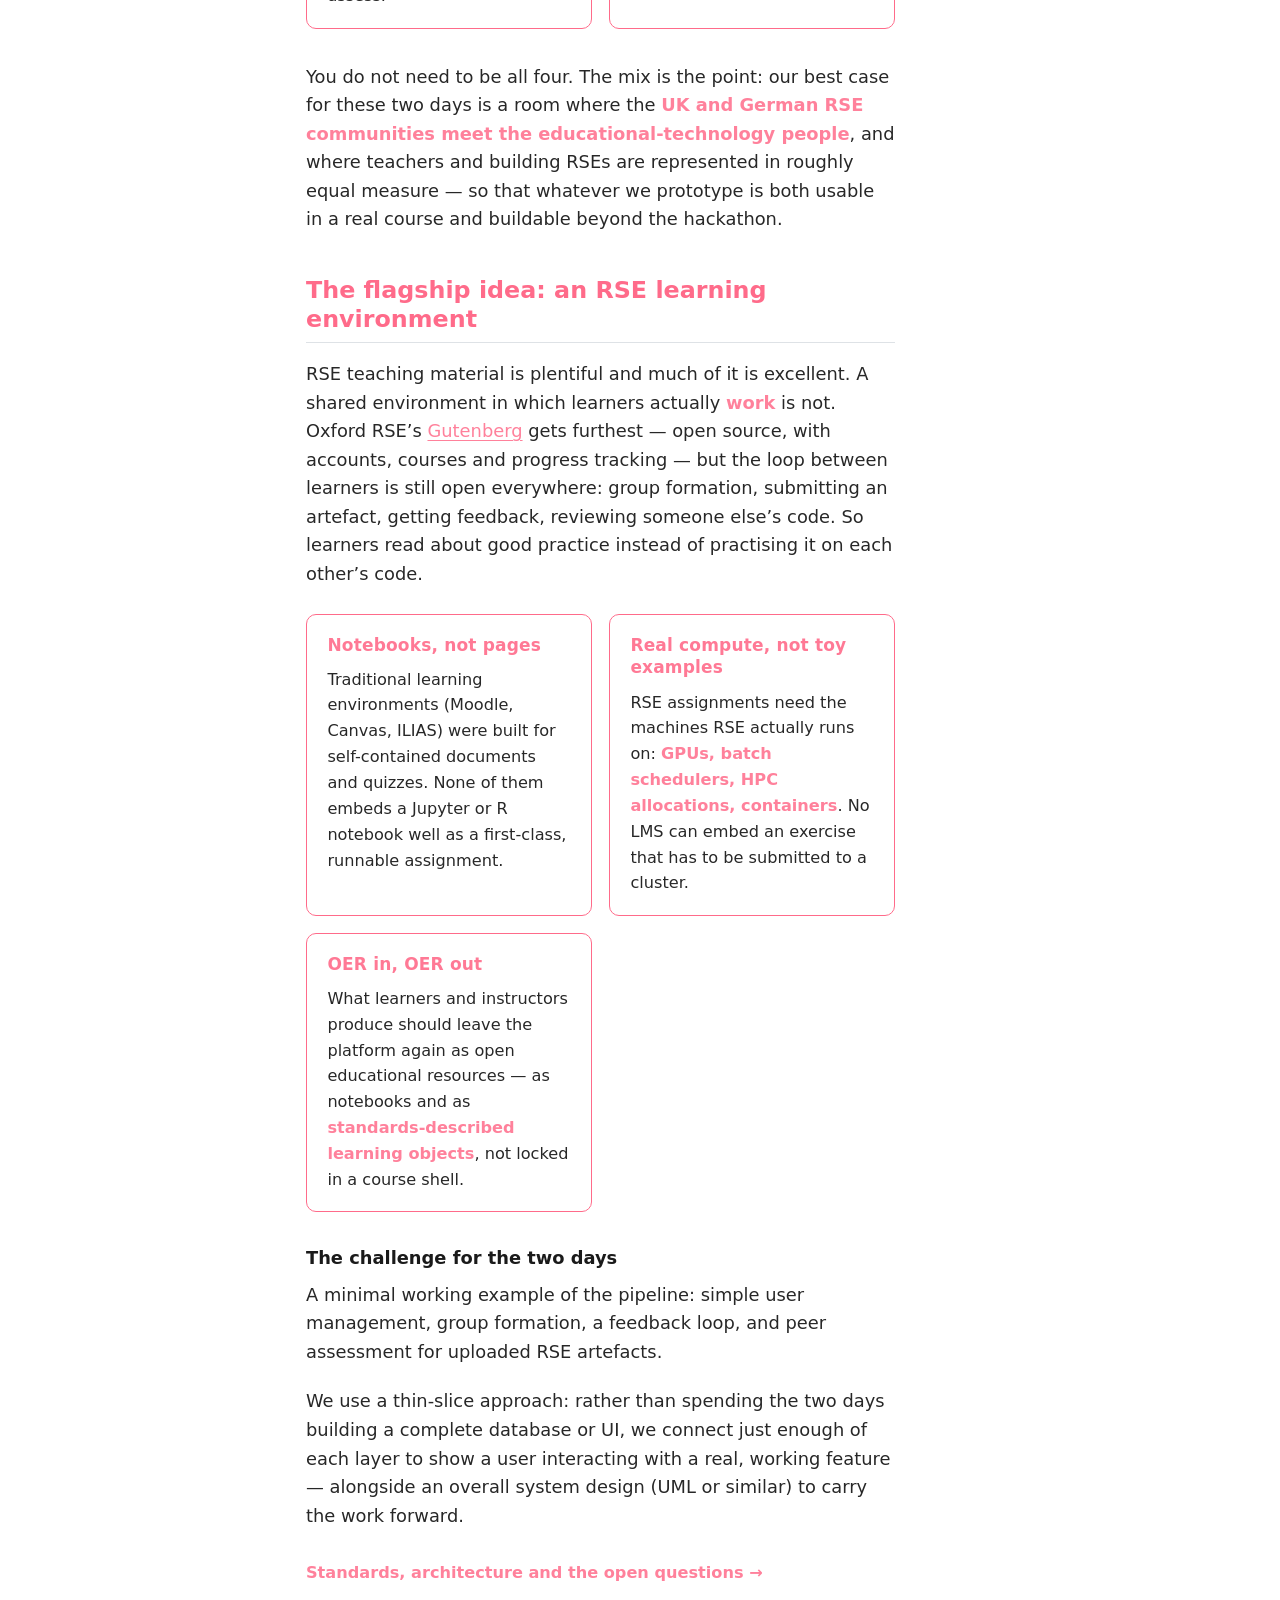
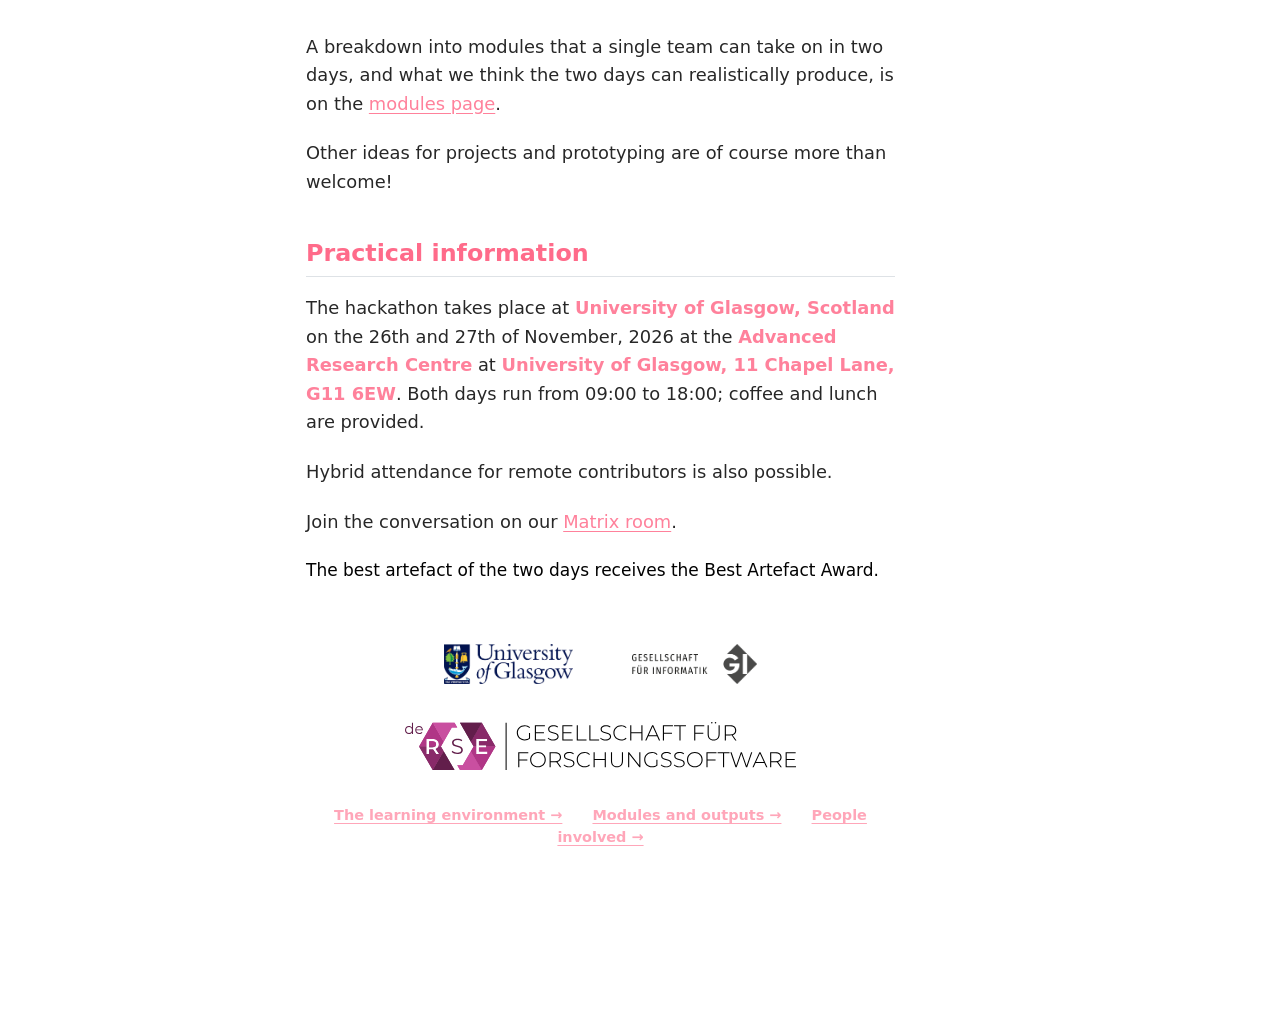
==== commit e32dc23c: "Built site for gh-pages" ====
--- a/index.html
+++ b/index.html
@@ -7,7 +7,7 @@
 <meta name="viewport" content="width=device-width, initial-scale=1.0, user-scalable=yes">
 
 
-<title>RSE Hackathon 2026</title>
+<title>RSE Learning Environment Hackathon 2026</title>
 <style>
 /* Default styles provided by pandoc.
 ** See https://pandoc.org/MANUAL.html#variables-for-html for config info.
@@ -88,7 +88,7 @@
 <!-- main -->
 <main class="content column-page" id="quarto-document-content" tabindex="-1"><header id="title-block-header" class="quarto-title-block"></header>
 <nav class="site-nav" aria-label="Site">
-  <a class="site-nav-title" href="index.html">RSE Hackathon 2026</a>
+  <a class="site-nav-title" href="index.html">RSE Learning Environment Hackathon 2026</a>
   <a href="index.html">Overview</a>
   <a href="preparation.html">Preparation</a>
   <a href="keynotes.html">Keynotes</a>
@@ -112,15 +112,15 @@
 <div class="hero">
 <div class="hero-top">
 <p><span class="eyebrow">Glasgow · 26–27 November 2026</span></p>
-<section id="rse-hackathon" class="level1">
-<h1>RSE-hackathon</h1>
+<section id="rse-learning-environment-hackathon" class="level1">
+<h1>RSE Learning Environment Hackathon</h1>
 <p>Two days of building an <strong>open RSE learning environment</strong> — and other research software engineering tools — in <strong>Glasgow</strong>.</p>
 <p>For active RSEs, educational technology researchers, and anyone teaching with code — on site or hybrid.</p>
 <p><a href="https://www.eventbrite.com/e/rse-hackathon-2026-at-university-of-glasgow-tickets-2000034040655" class="cta" target="_blank">Register on Eventbrite</a></p>
 </section>
 </div>
 <div class="hero-body">
-<p>Research Software Engineering (RSE) practice and training remain fragmented along disciplinary lines: each field reinvents tooling, conventions, and teaching material, so we will conduct an open hackathon to prototype discipline-overarching RSE frameworks — shared, reusable building blocks that work across the social sciences, life sciences, and the humanities rather than within a single silo.</p>
+<p>Research Software Engineering (RSE) practice and training remain fragmented along disciplinary lines: each field reinvents tooling, conventions, and teaching material, so we will conduct an open hackathon to prototype discipline-overarching RSE frameworks — shared, reusable building blocks that work across the sciences rather than within a single silo.</p>
 <section id="who-should-come" class="level2">
 <h2 class="anchored" data-anchor-id="who-should-come">Who should come</h2>
 <p>This is a hackathon for <strong>code-affine people from teaching and from the RSE world</strong>. In the UK, teaching RSE is often a job description in its own right; in Germany it is usually a role people grow into. Either way, you are who we are looking for:</p>
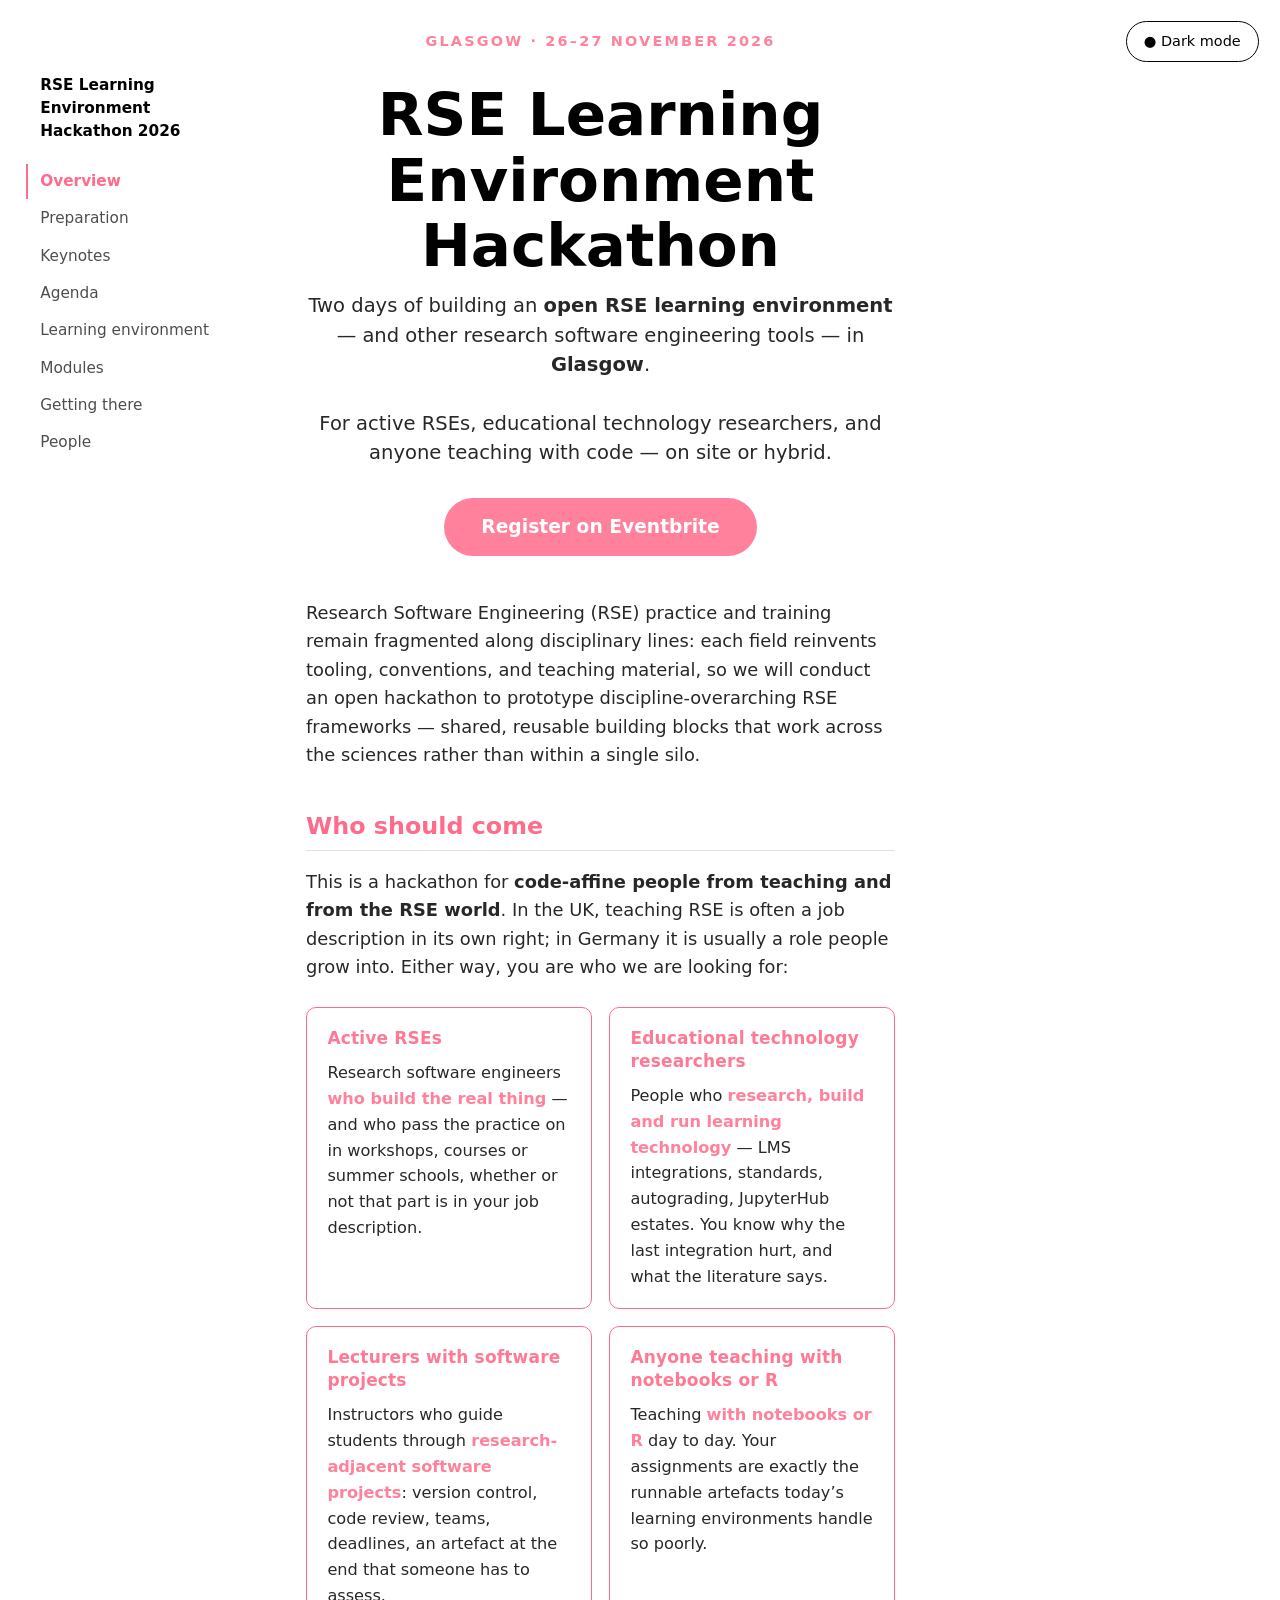
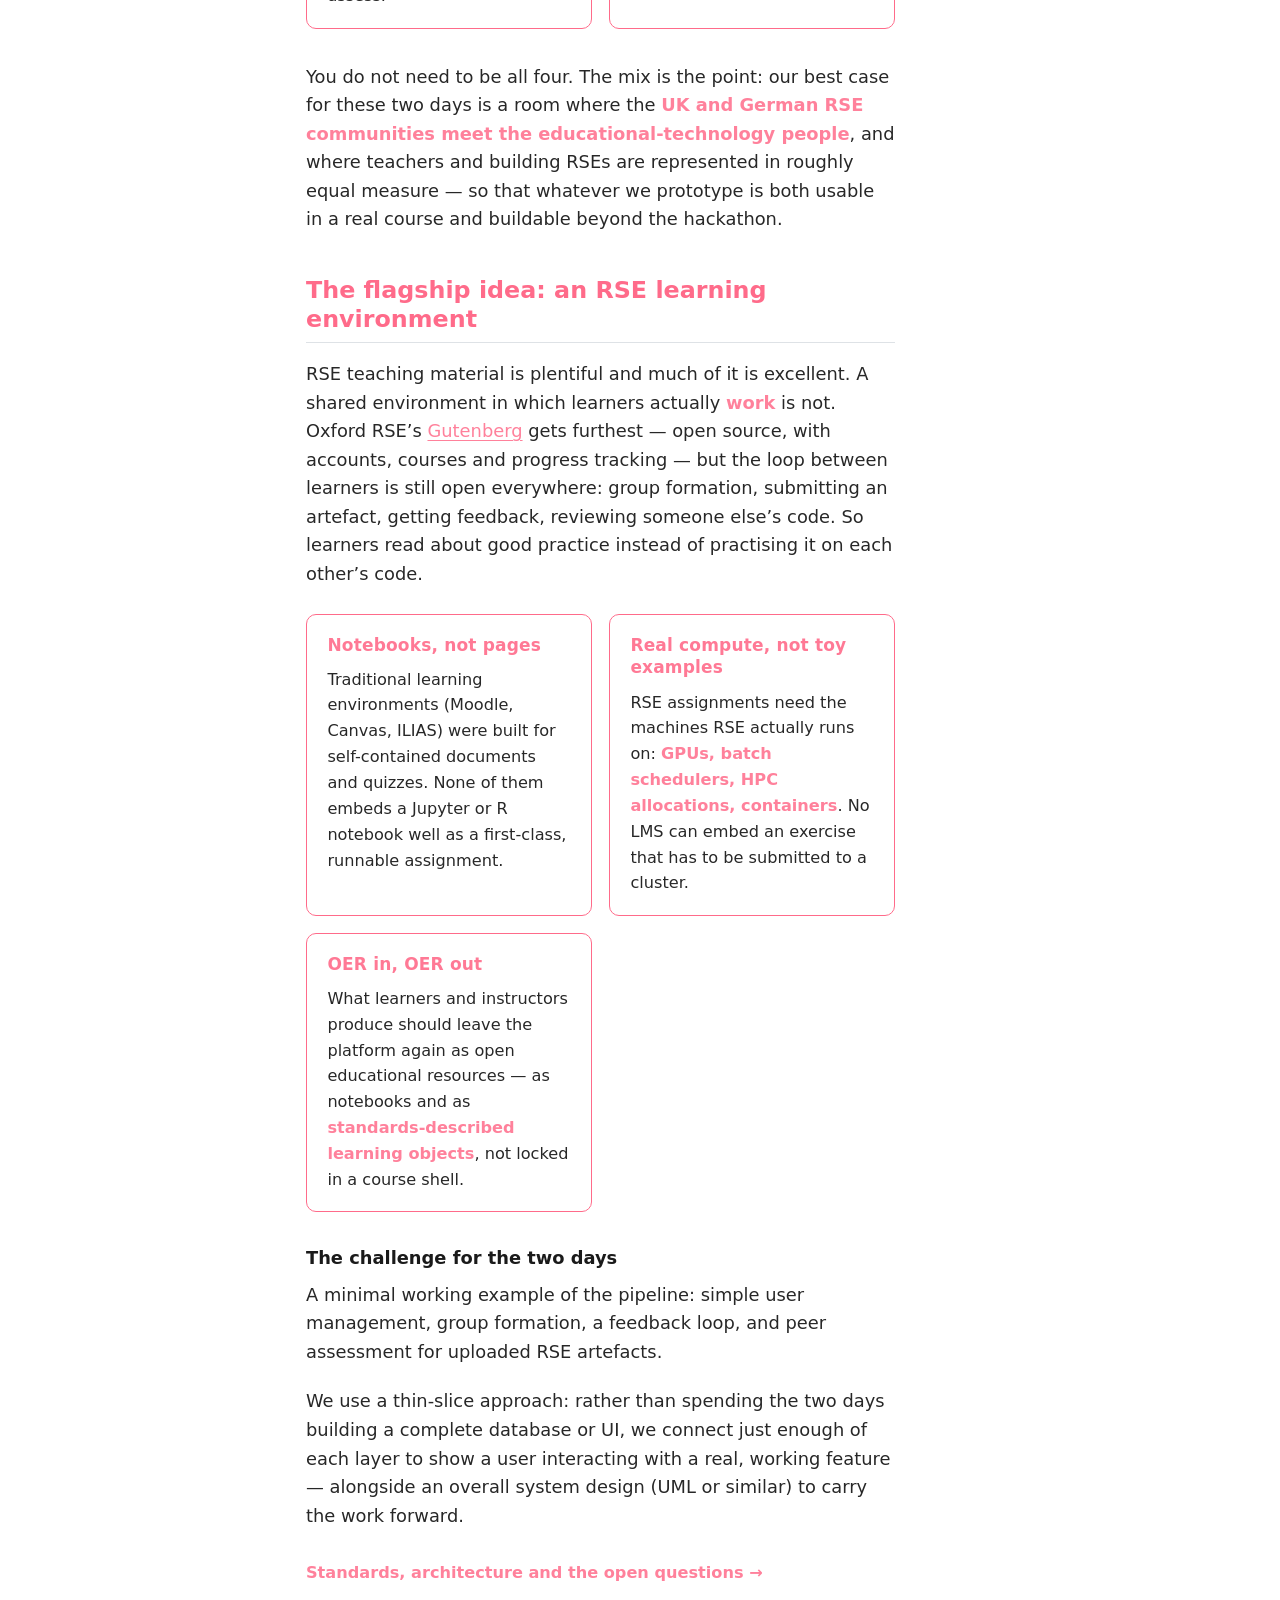
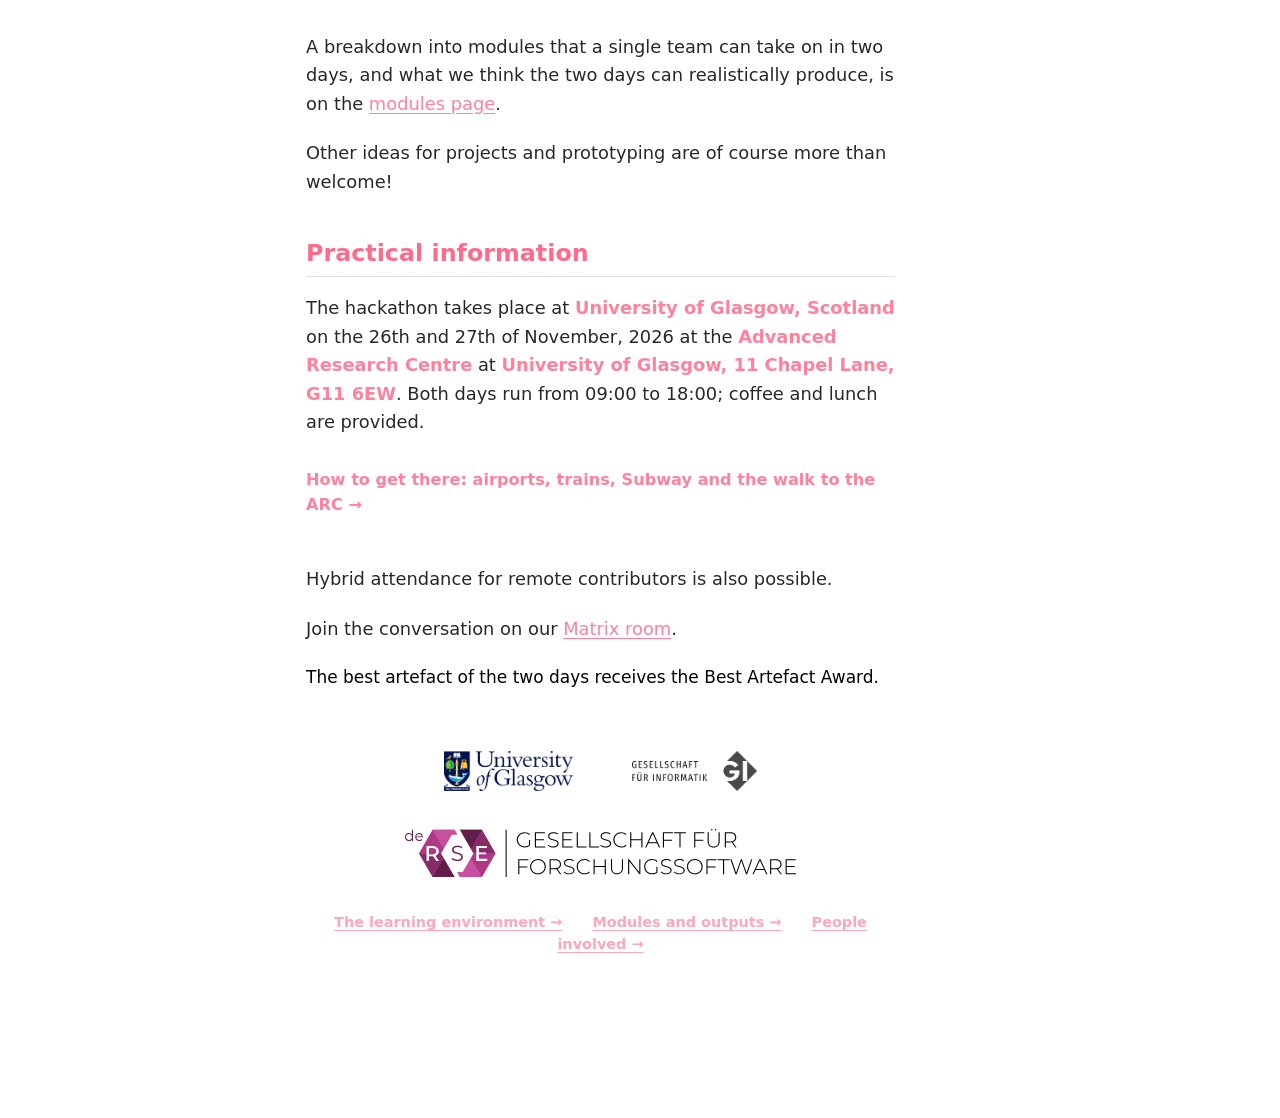
==== commit 4c8247cc: "Built site for gh-pages" ====
--- a/index.html
+++ b/index.html
@@ -45,7 +45,7 @@
 <link href="site_libs/quarto-html/quarto-syntax-highlighting-63b5708e65d6cd79cd7618c58d0c21e7.css" rel="stylesheet" id="quarto-text-highlighting-styles">
 <script src="site_libs/bootstrap/bootstrap.min.js"></script>
 <link href="site_libs/bootstrap/bootstrap-icons.css" rel="stylesheet">
-<link href="site_libs/bootstrap/bootstrap-b31edfc7eb3f71ba095beb92e9e1808b.min.css" rel="stylesheet" append-hash="true" id="quarto-bootstrap" data-mode="light">
+<link href="site_libs/bootstrap/bootstrap-12a91eb29759e77b7e5ced3b2b7984eb.min.css" rel="stylesheet" append-hash="true" id="quarto-bootstrap" data-mode="light">
 <script id="quarto-search-options" type="application/json">{
   "location": "sidebar",
   "copy-button": false,
@@ -95,6 +95,7 @@
   <a href="agenda.html">Agenda</a>
   <a href="learning-environment.html">Learning environment</a>
   <a href="modules.html">Modules</a>
+  <a href="getting-there.html">Getting there</a>
   <a href="contacts.html">People</a>
 </nav>
 <script>
@@ -173,6 +174,7 @@
 <section id="practical-information" class="level2">
 <h2 class="anchored" data-anchor-id="practical-information">Practical information</h2>
 <p>The hackathon takes place at <span class="highlight">University of Glasgow, Scotland</span> on the 26th and 27th of November, 2026 at the <span class="highlight">Advanced Research Centre</span> at <em>University of Glasgow, 11 Chapel Lane, G11 6EW</em>. Both days run from 09:00 to 18:00; coffee and lunch are provided.</p>
+<p><a href="getting-there.html" class="people-link">How to get there: airports, trains, Subway and the walk to the ARC →</a></p>
 <p>Hybrid attendance for remote contributors is also possible.</p>
 <p>Join the conversation on our <a href="https://matrix.to/#/#rse-hackathon-glasgow-:matrix.org">Matrix room</a>.</p>
 </section>
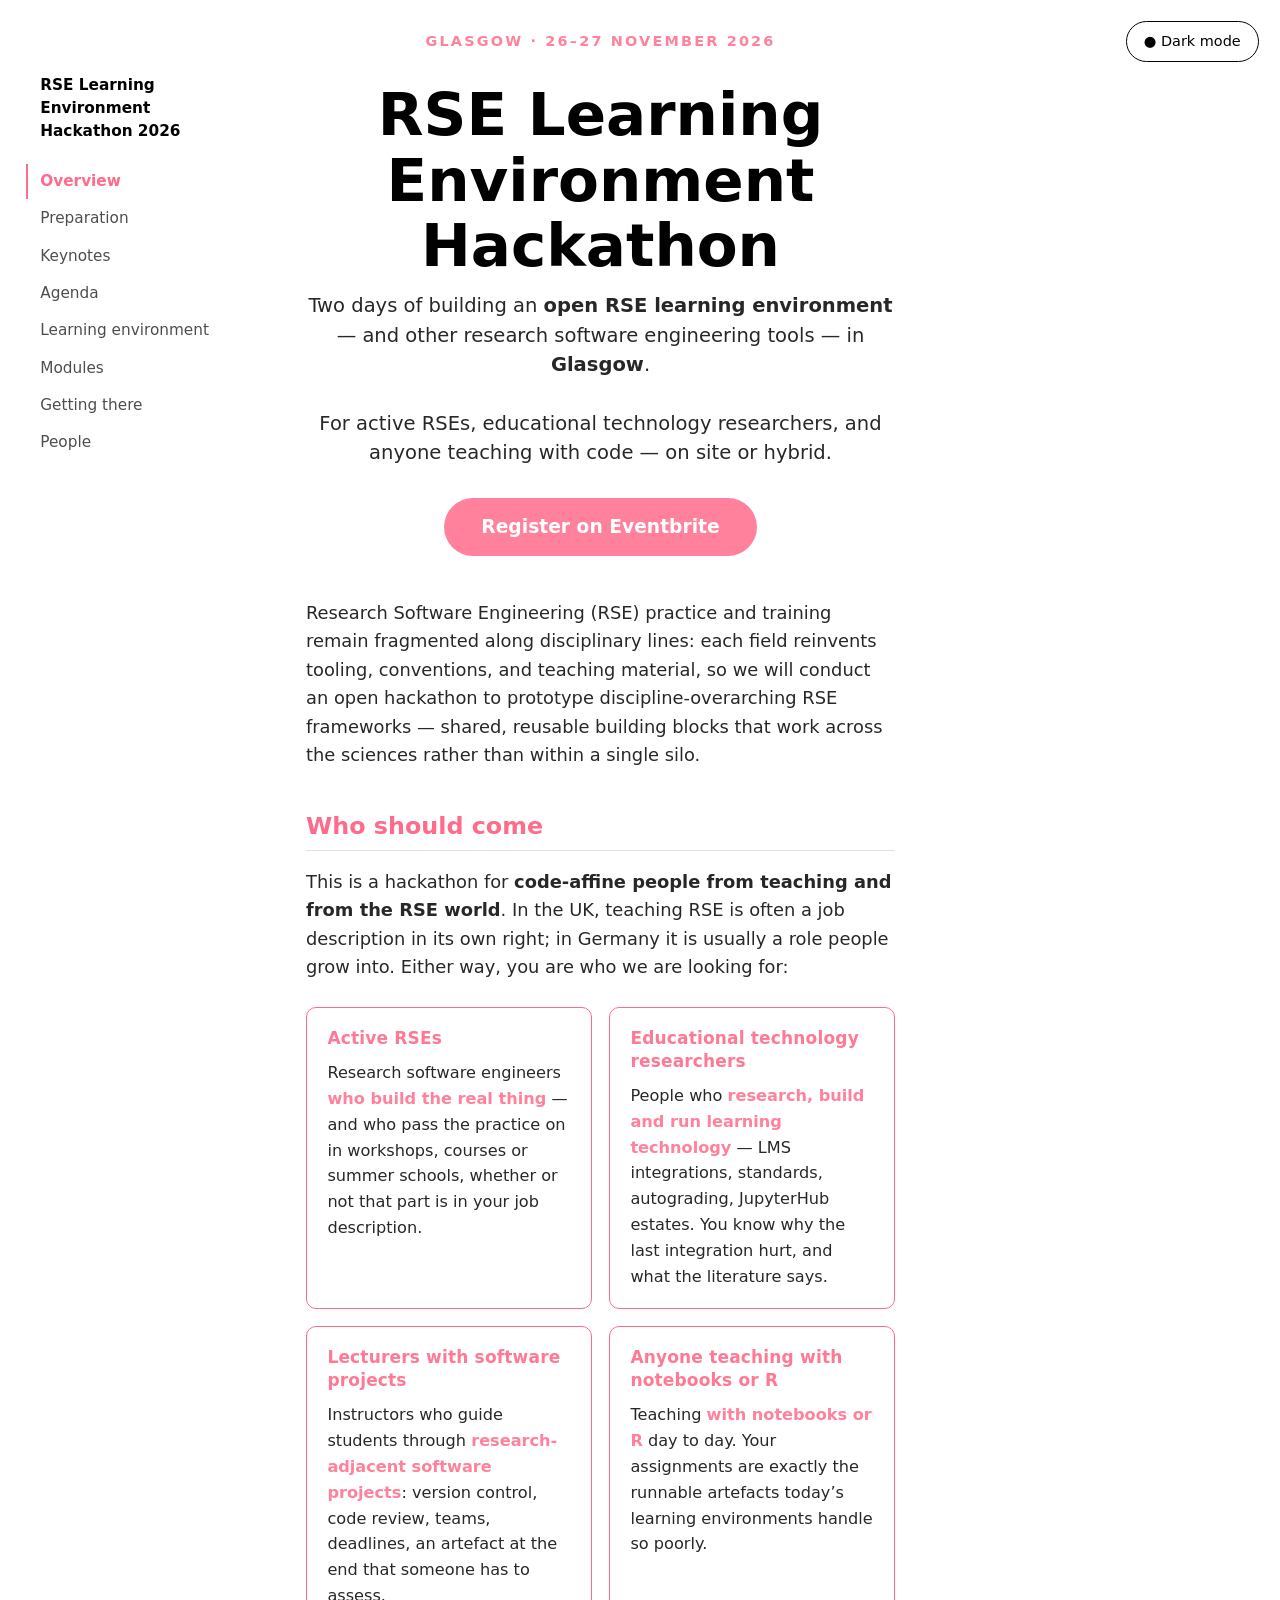
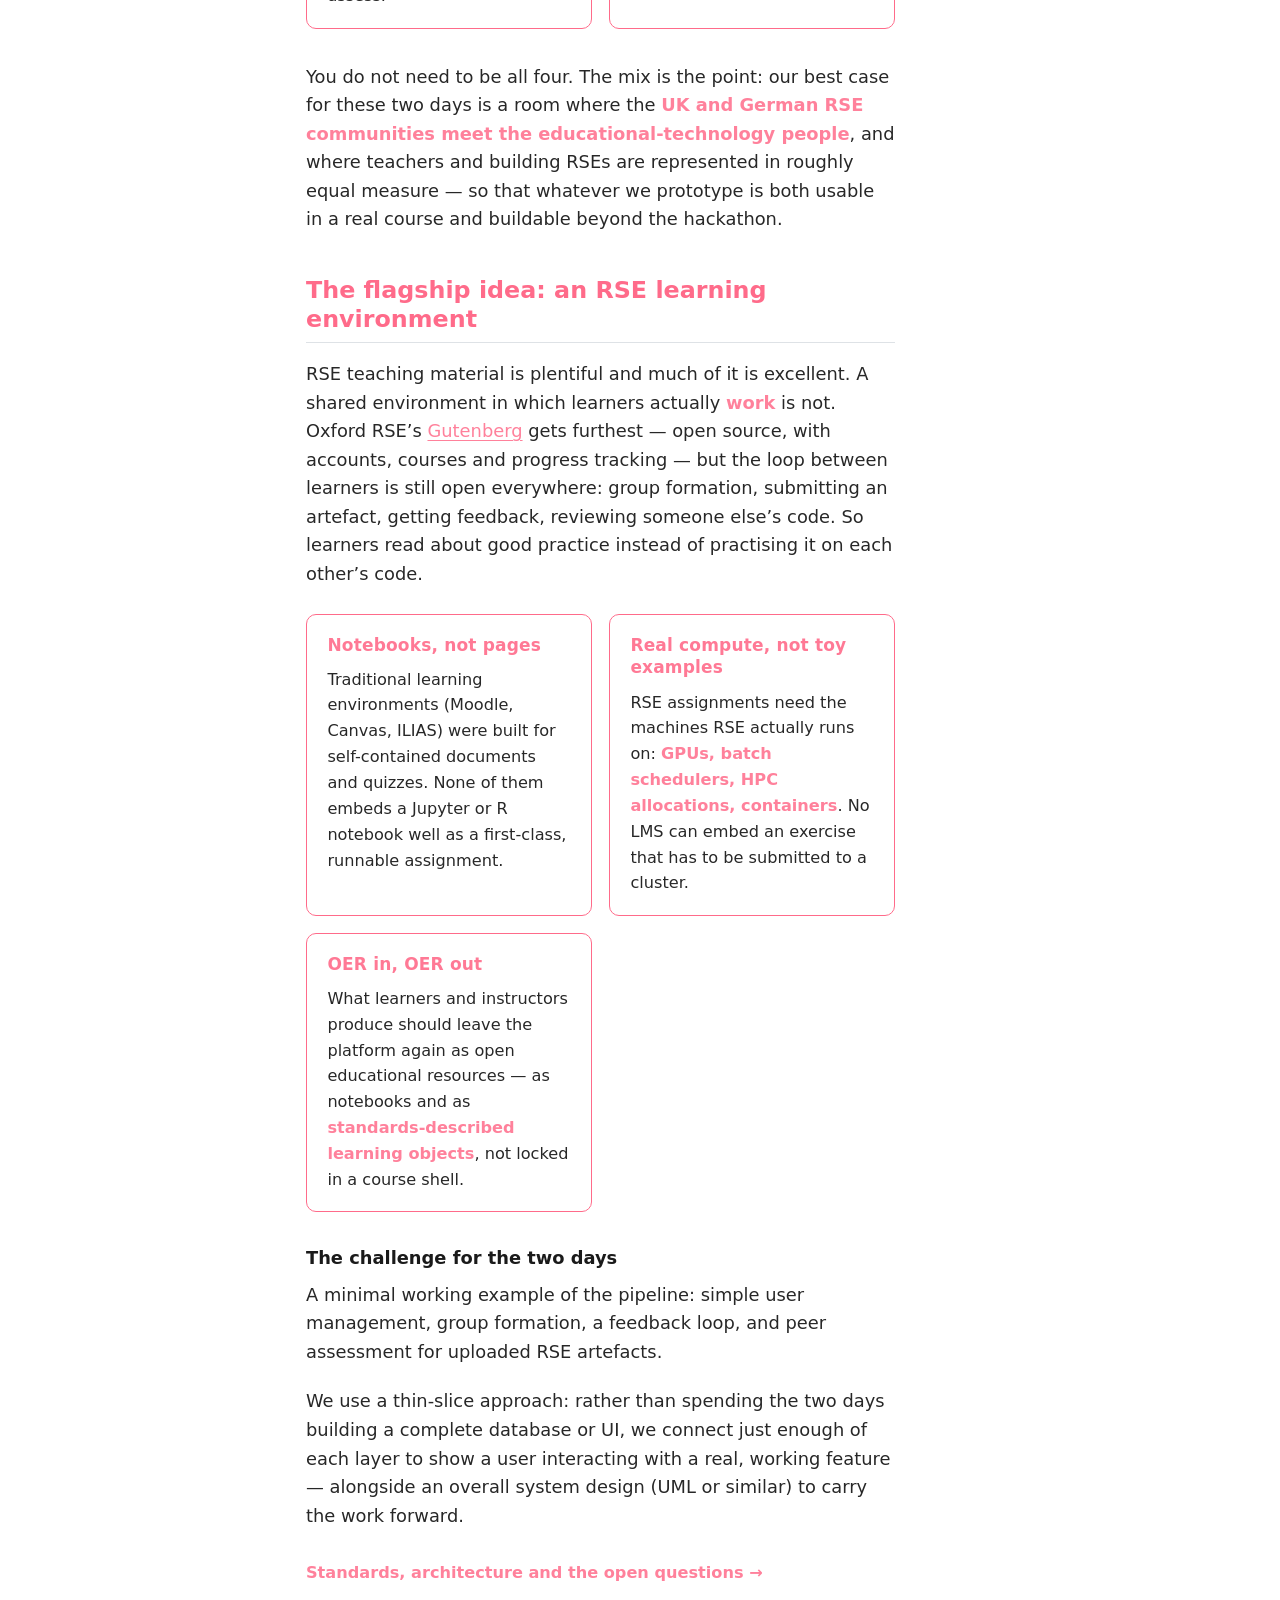
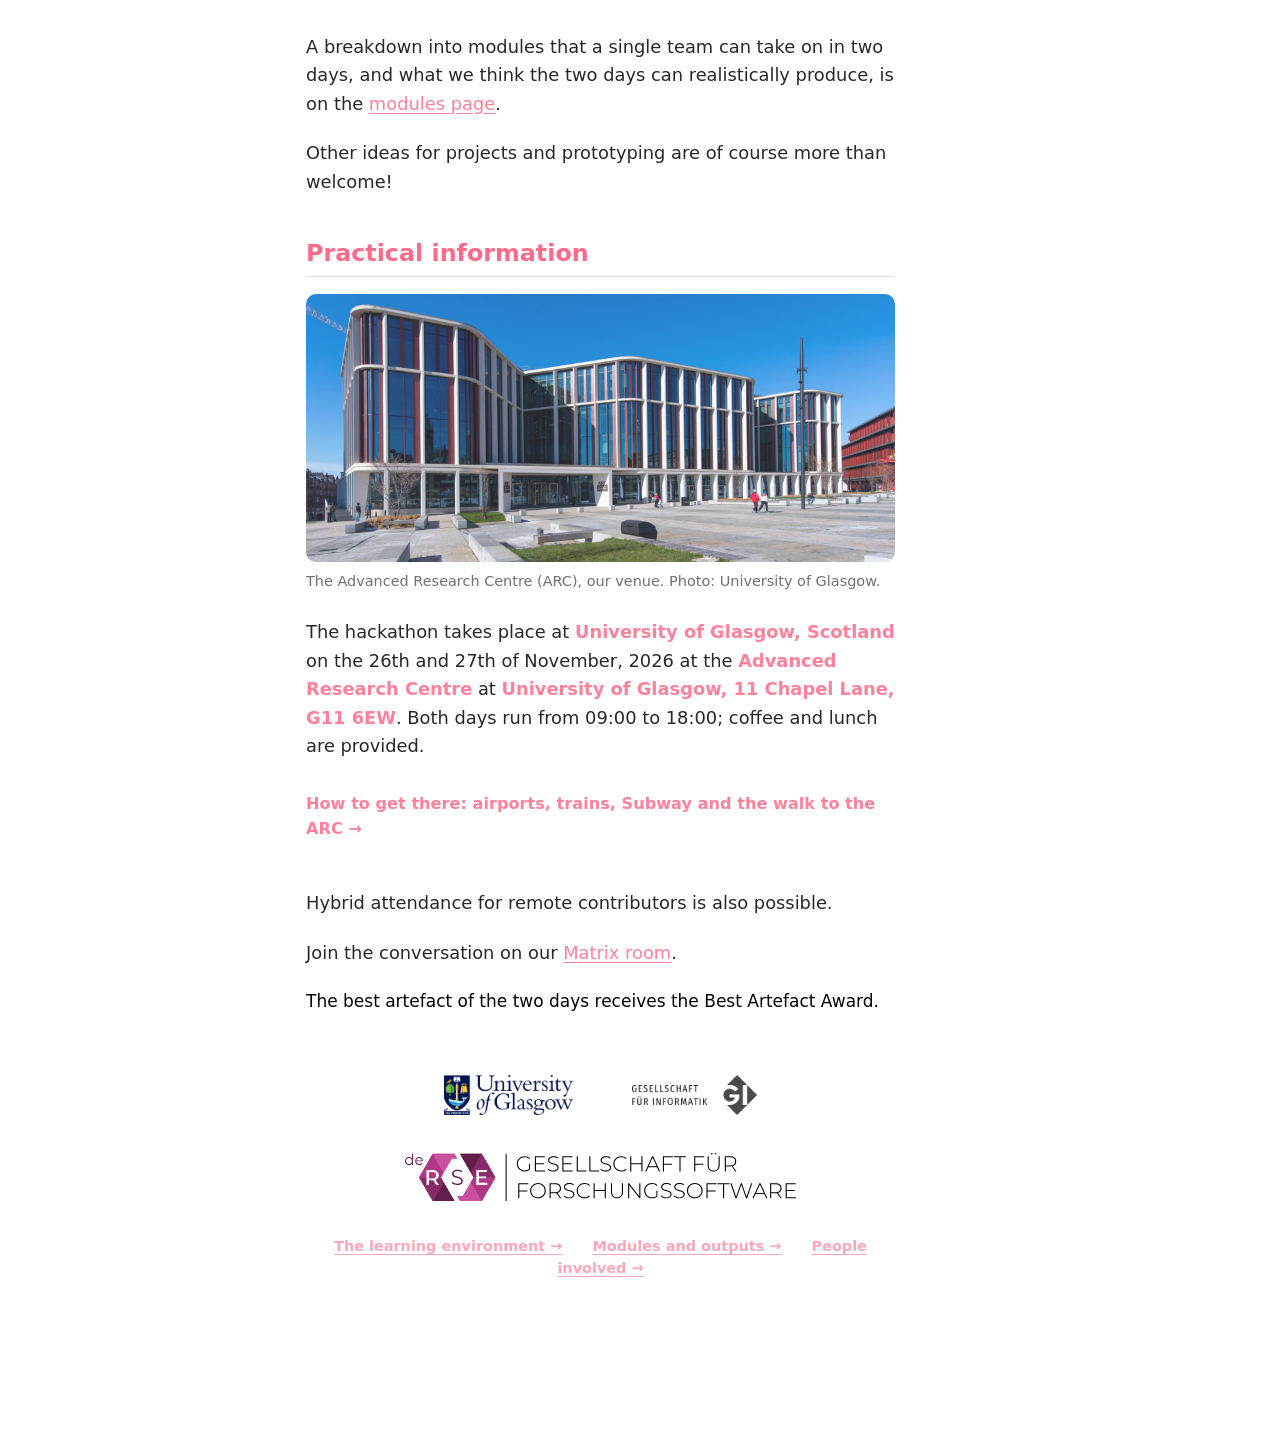
==== commit 577d594b: "Built site for gh-pages" ====
--- a/index.html
+++ b/index.html
@@ -173,6 +173,12 @@
 </section>
 <section id="practical-information" class="level2">
 <h2 class="anchored" data-anchor-id="practical-information">Practical information</h2>
+<div class="quarto-figure quarto-figure-center">
+<figure class="figure">
+<p><img src="venue/arc-exterior.jpg" class="venue-photo img-fluid figure-img" alt="The ARC, a curved glass-and-white building, against a clear blue sky"></p>
+<figcaption>The Advanced Research Centre (ARC), our venue. Photo: University of Glasgow.</figcaption>
+</figure>
+</div>
 <p>The hackathon takes place at <span class="highlight">University of Glasgow, Scotland</span> on the 26th and 27th of November, 2026 at the <span class="highlight">Advanced Research Centre</span> at <em>University of Glasgow, 11 Chapel Lane, G11 6EW</em>. Both days run from 09:00 to 18:00; coffee and lunch are provided.</p>
 <p><a href="getting-there.html" class="people-link">How to get there: airports, trains, Subway and the walk to the ARC →</a></p>
 <p>Hybrid attendance for remote contributors is also possible.</p>
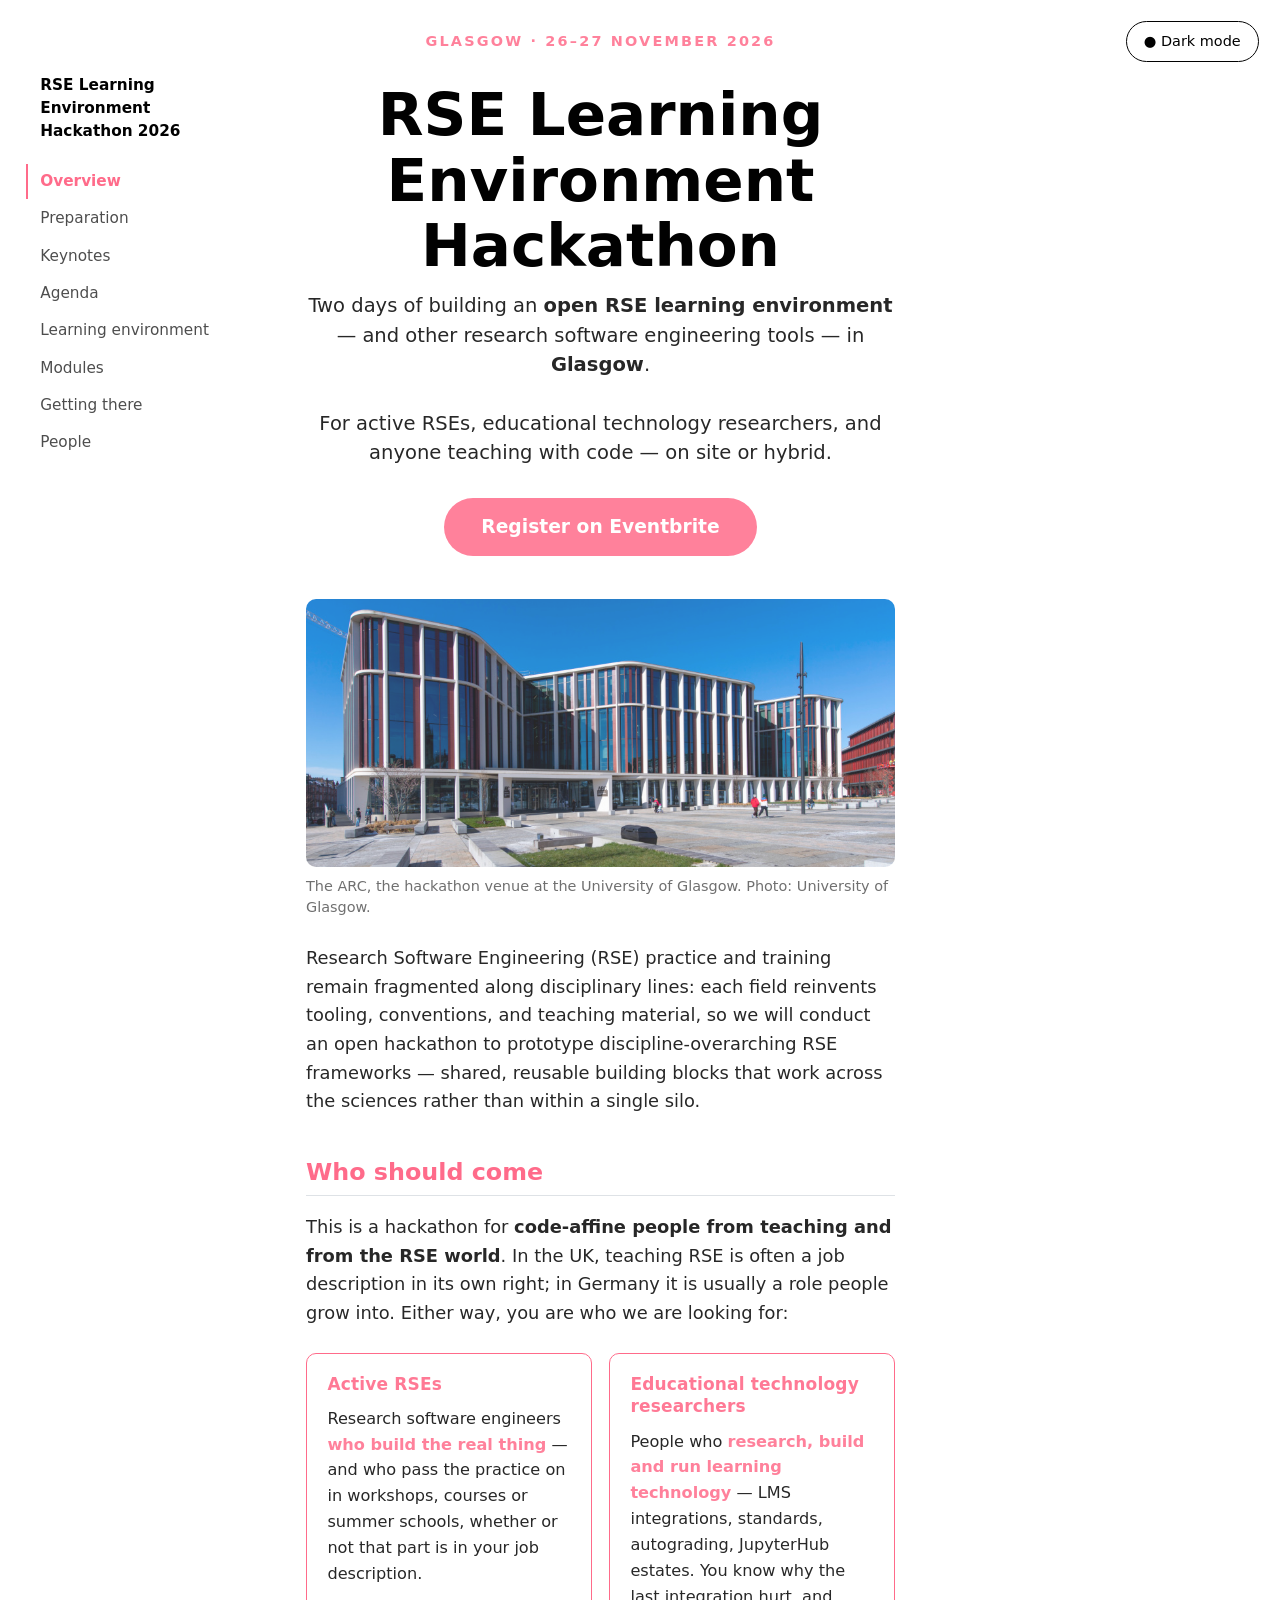
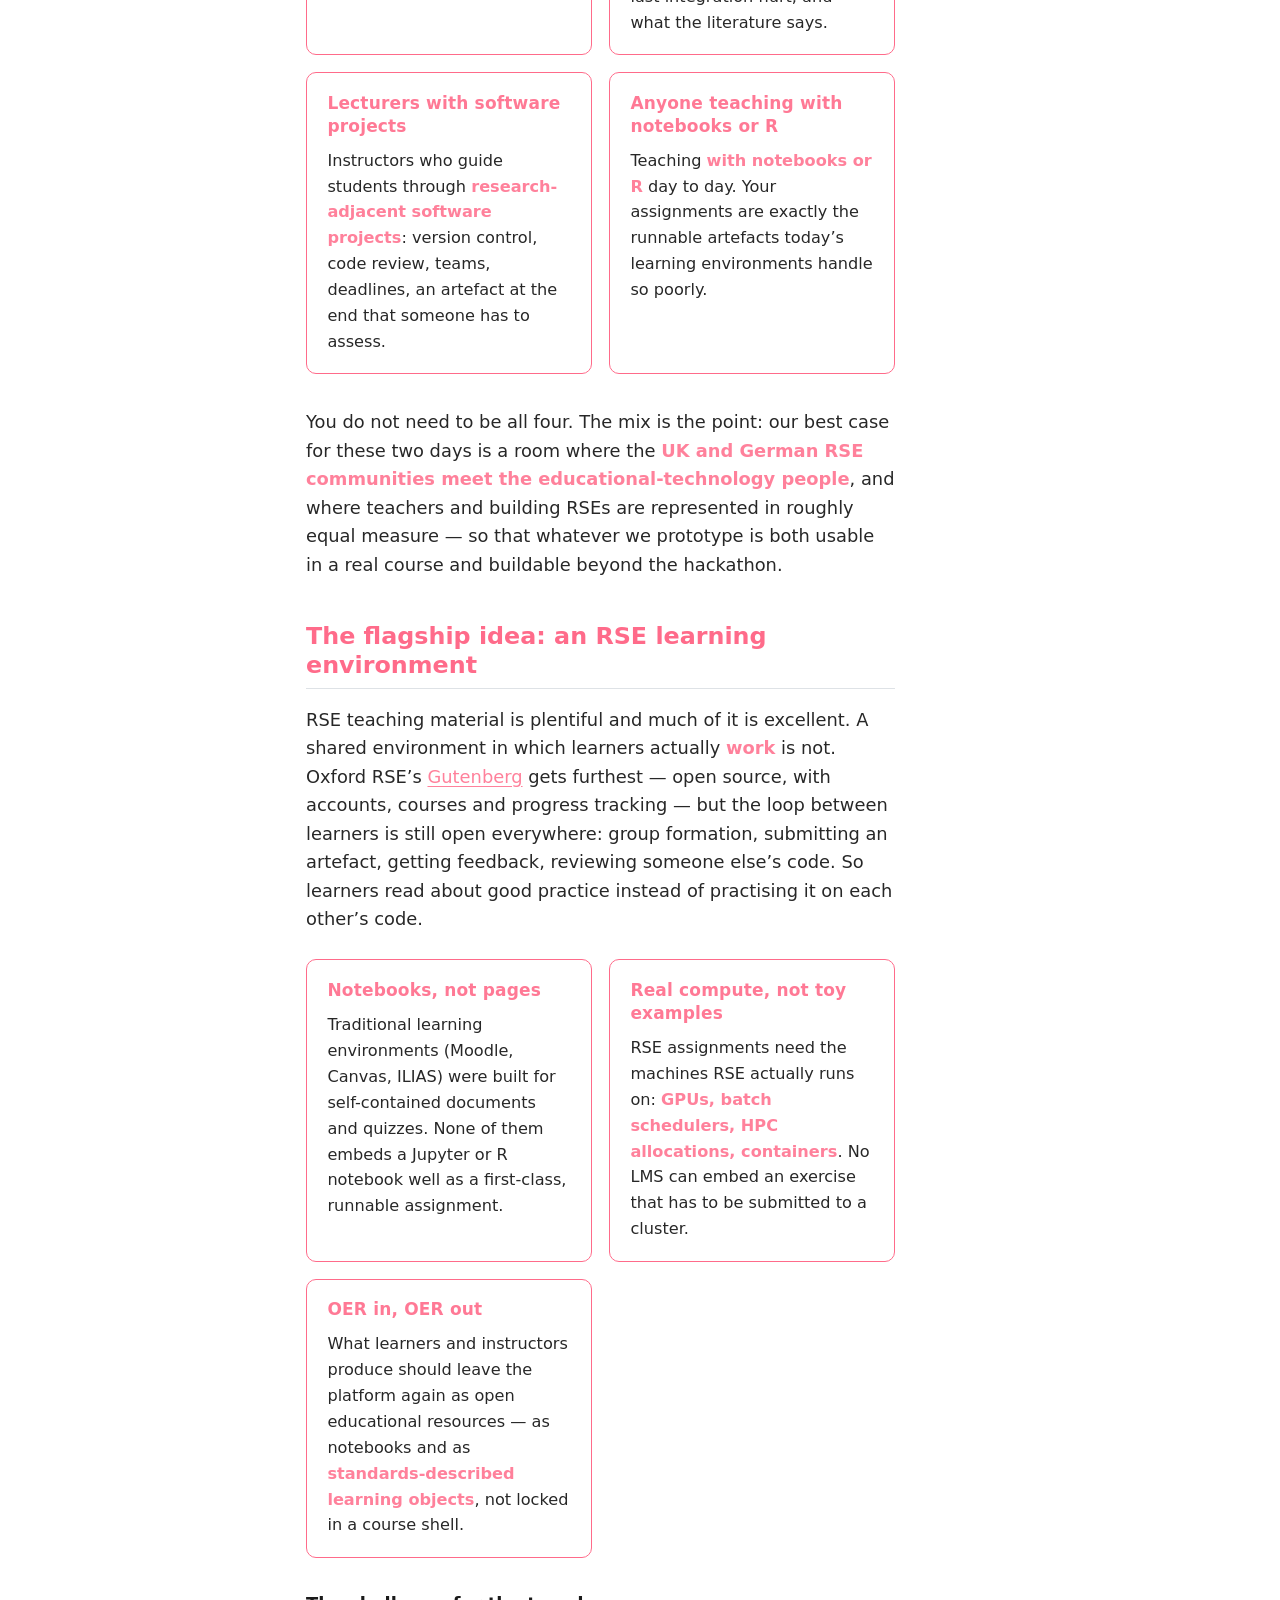
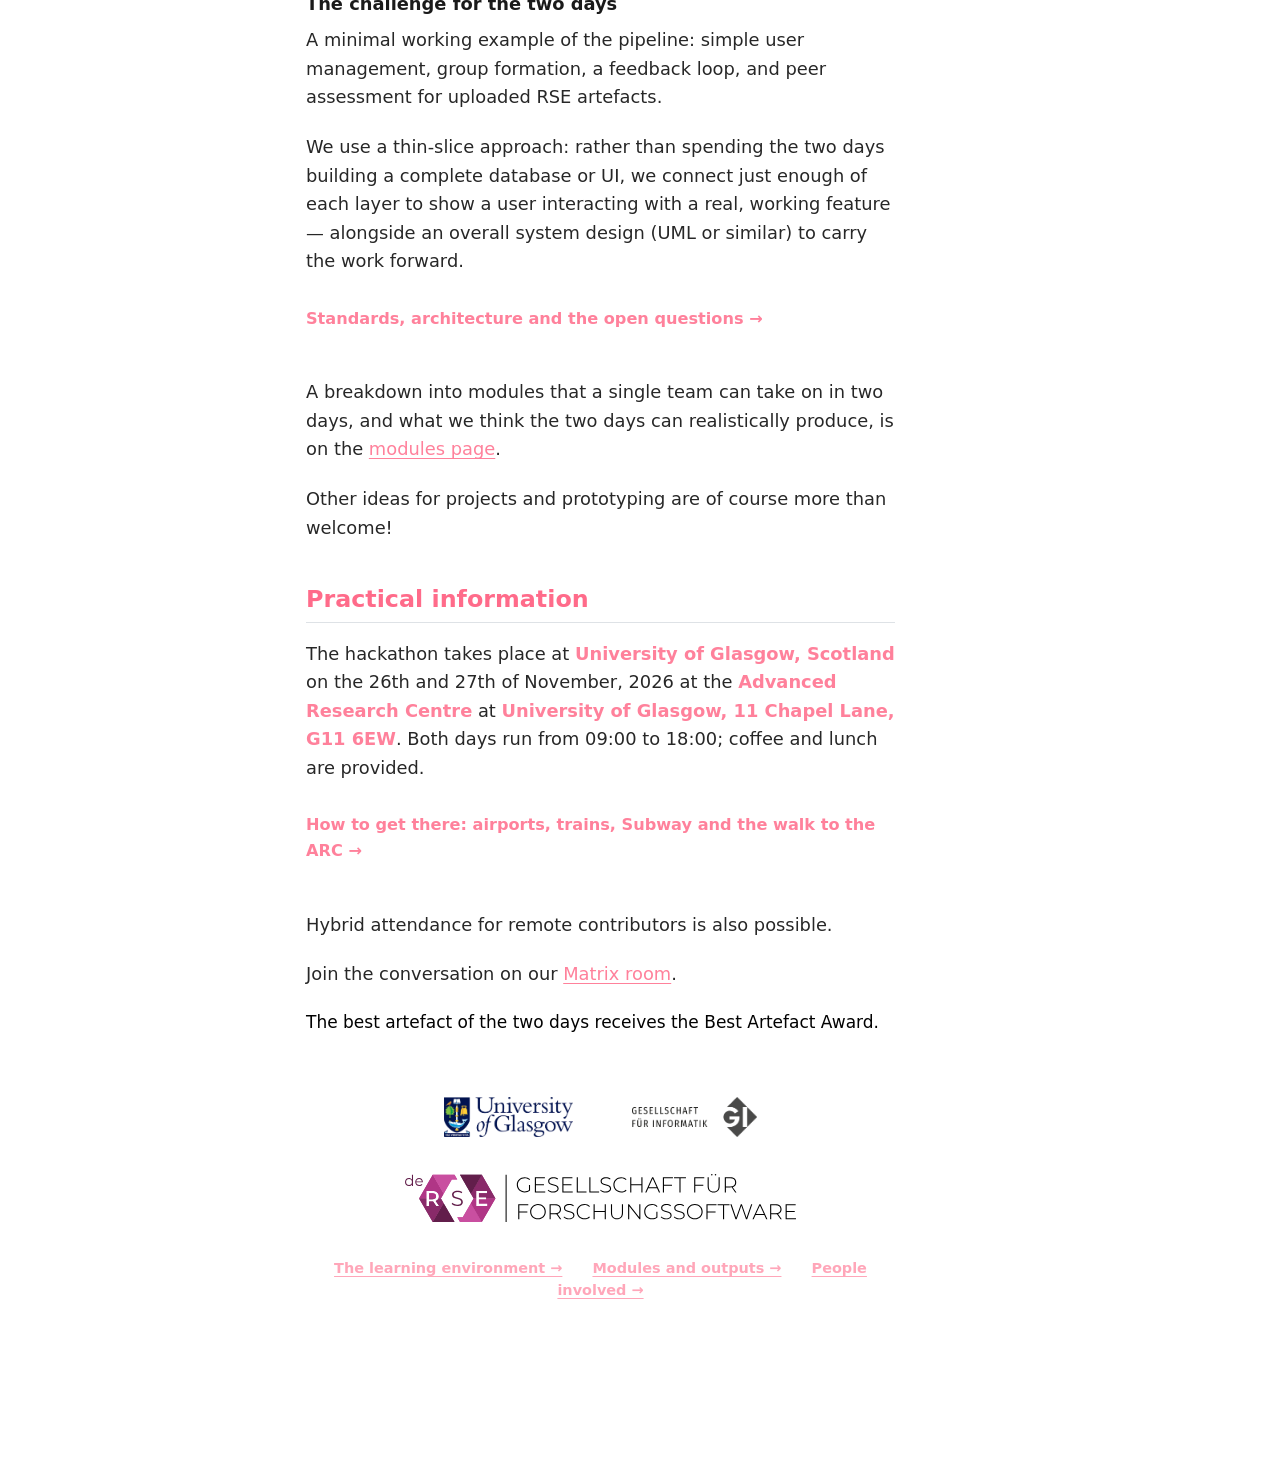
==== commit 1581b554: "Built site for gh-pages" ====
--- a/index.html
+++ b/index.html
@@ -121,6 +121,12 @@
 </section>
 </div>
 <div class="hero-body">
+<div class="quarto-figure quarto-figure-center">
+<figure class="figure">
+<p><img src="venue/arc-exterior.jpg" class="venue-photo img-fluid figure-img" alt="The ARC, a curved glass-and-white building, against a clear blue sky"></p>
+<figcaption>The ARC, the hackathon venue at the University of Glasgow. Photo: University of Glasgow.</figcaption>
+</figure>
+</div>
 <p>Research Software Engineering (RSE) practice and training remain fragmented along disciplinary lines: each field reinvents tooling, conventions, and teaching material, so we will conduct an open hackathon to prototype discipline-overarching RSE frameworks — shared, reusable building blocks that work across the sciences rather than within a single silo.</p>
 <section id="who-should-come" class="level2">
 <h2 class="anchored" data-anchor-id="who-should-come">Who should come</h2>
@@ -173,12 +179,6 @@
 </section>
 <section id="practical-information" class="level2">
 <h2 class="anchored" data-anchor-id="practical-information">Practical information</h2>
-<div class="quarto-figure quarto-figure-center">
-<figure class="figure">
-<p><img src="venue/arc-exterior.jpg" class="venue-photo img-fluid figure-img" alt="The ARC, a curved glass-and-white building, against a clear blue sky"></p>
-<figcaption>The Advanced Research Centre (ARC), our venue. Photo: University of Glasgow.</figcaption>
-</figure>
-</div>
 <p>The hackathon takes place at <span class="highlight">University of Glasgow, Scotland</span> on the 26th and 27th of November, 2026 at the <span class="highlight">Advanced Research Centre</span> at <em>University of Glasgow, 11 Chapel Lane, G11 6EW</em>. Both days run from 09:00 to 18:00; coffee and lunch are provided.</p>
 <p><a href="getting-there.html" class="people-link">How to get there: airports, trains, Subway and the walk to the ARC →</a></p>
 <p>Hybrid attendance for remote contributors is also possible.</p>
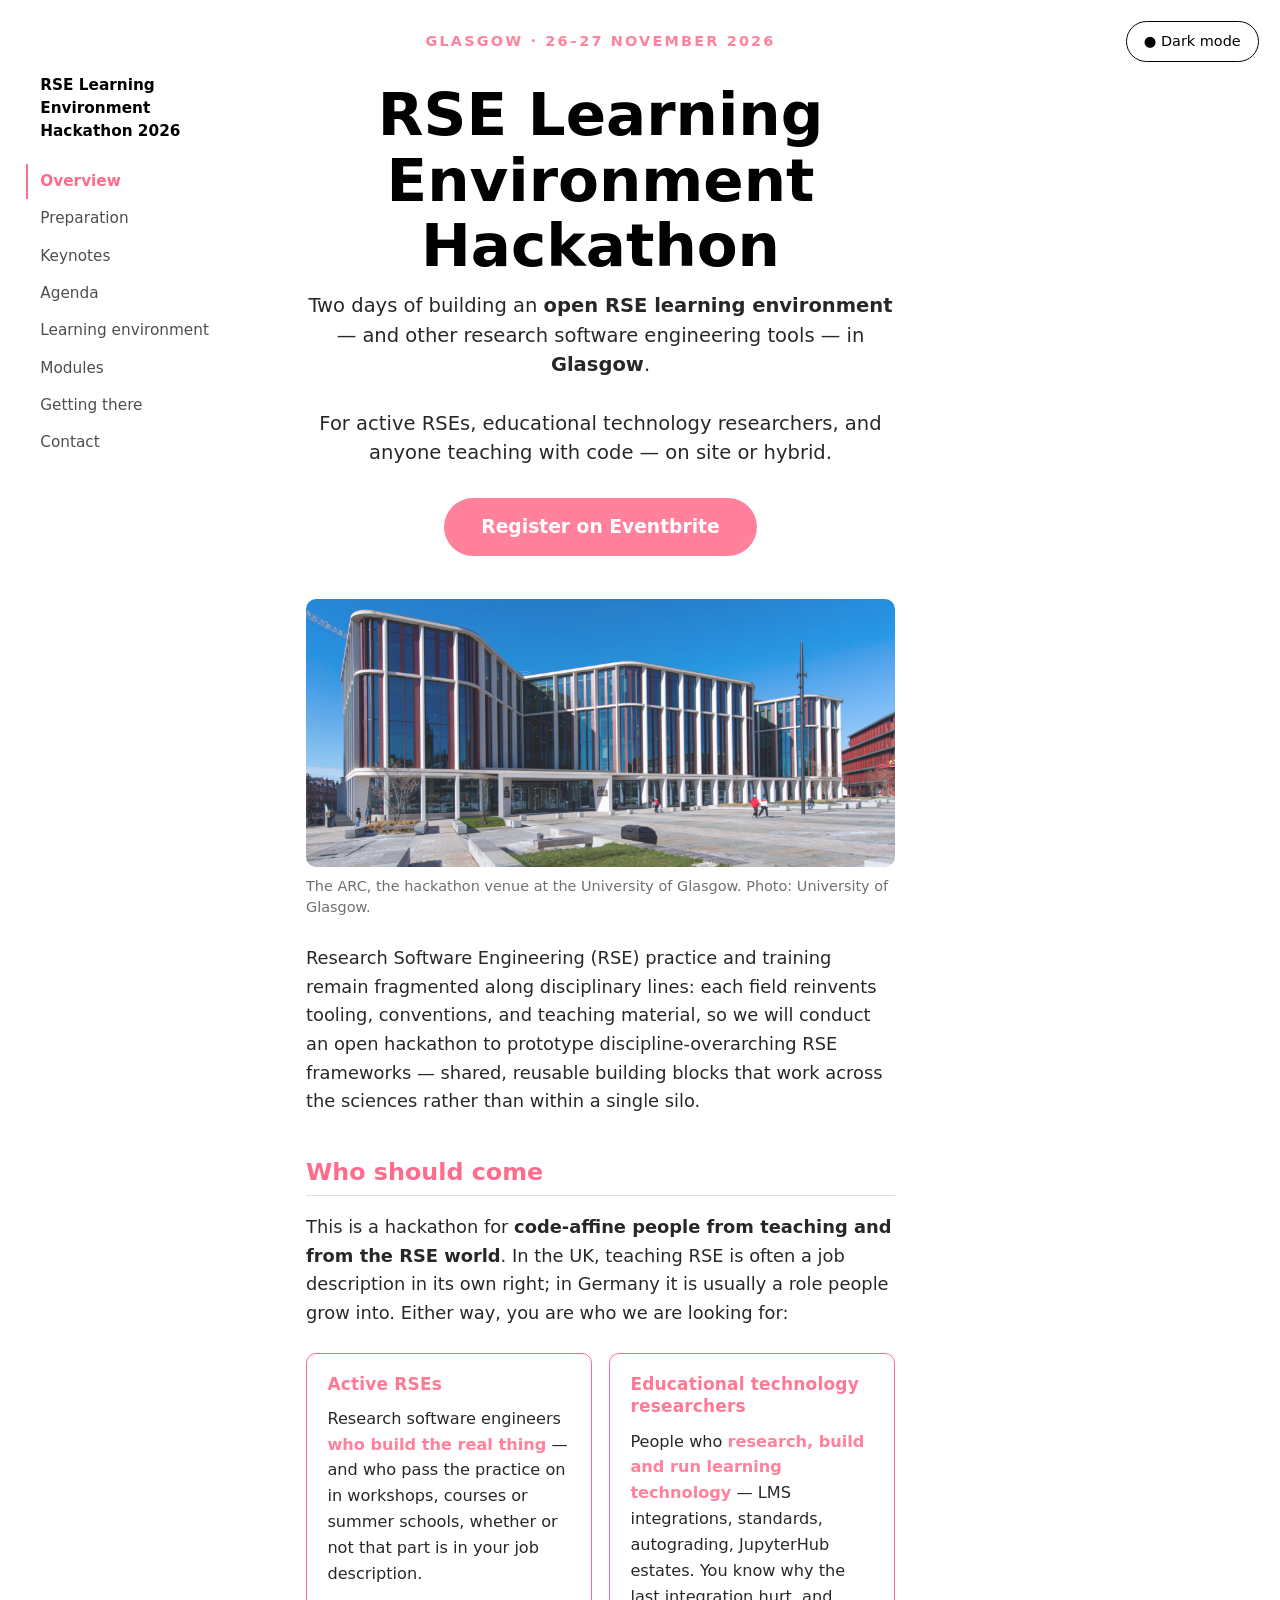
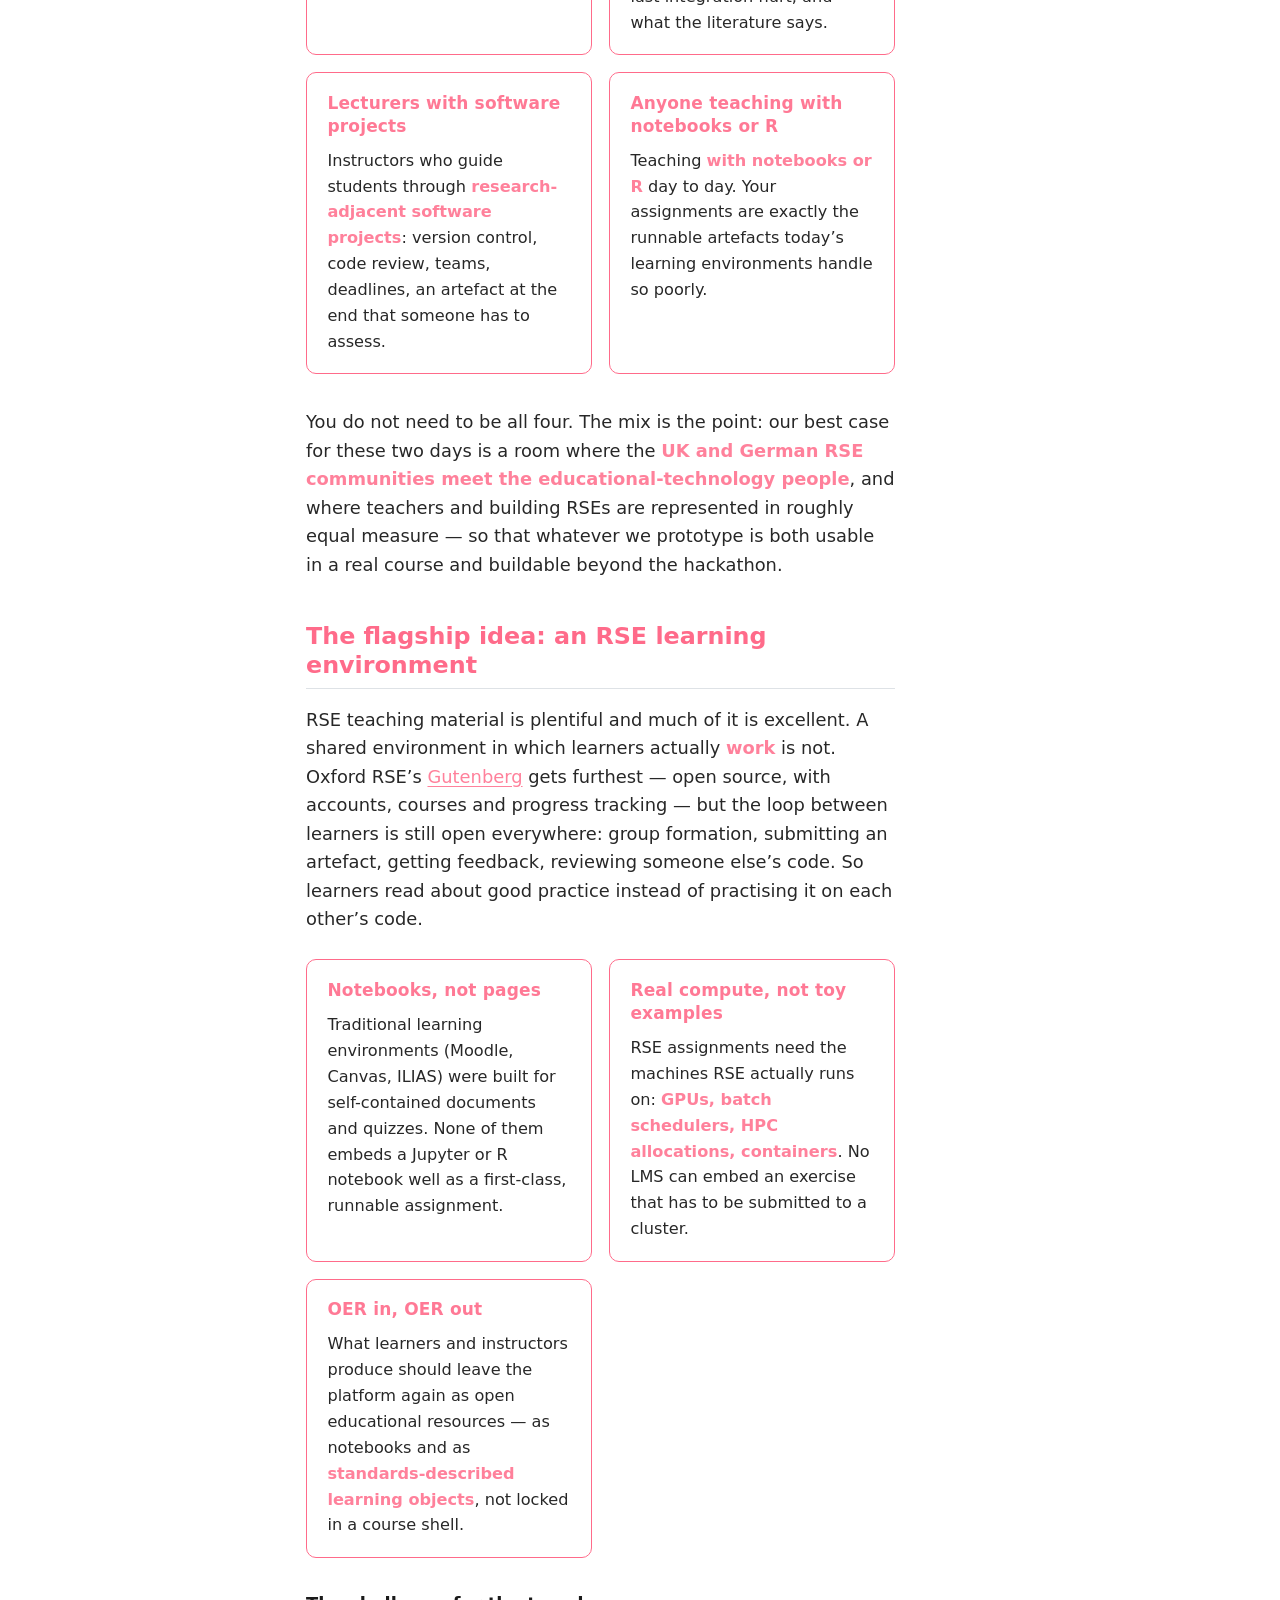
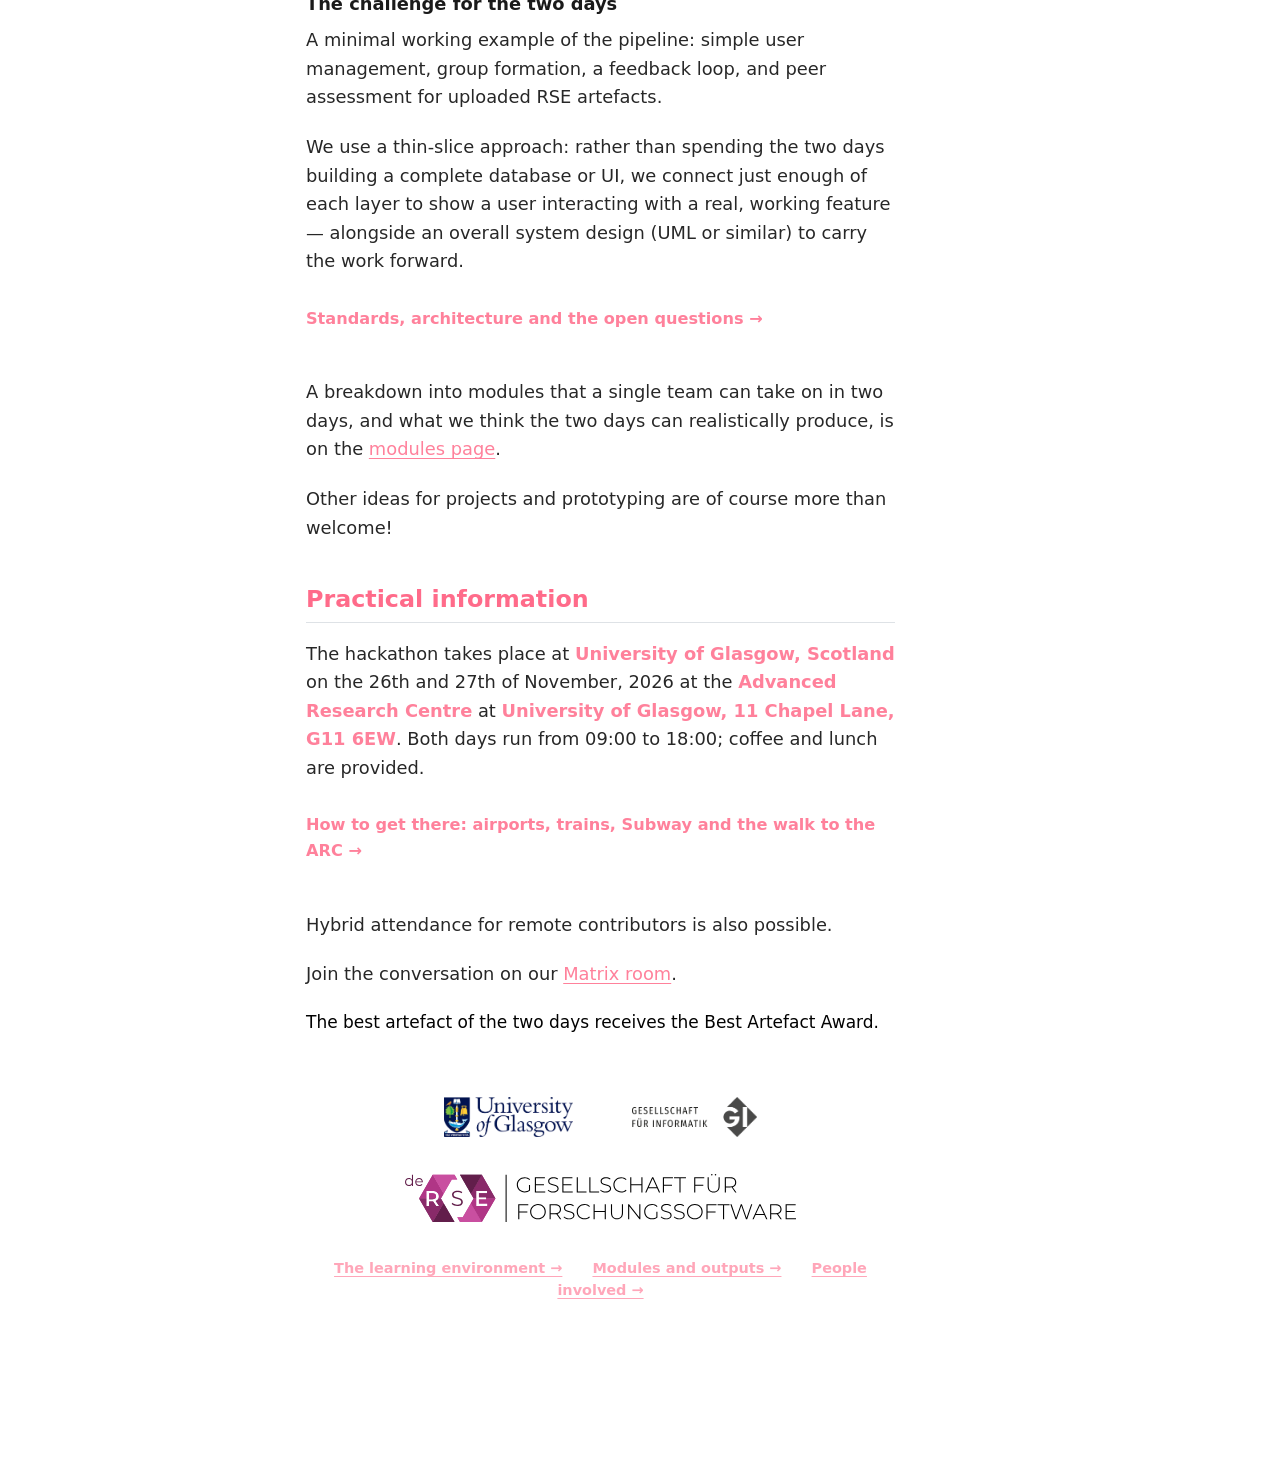
==== commit d370ce0f: "Built site for gh-pages" ====
--- a/index.html
+++ b/index.html
@@ -45,7 +45,7 @@
 <link href="site_libs/quarto-html/quarto-syntax-highlighting-63b5708e65d6cd79cd7618c58d0c21e7.css" rel="stylesheet" id="quarto-text-highlighting-styles">
 <script src="site_libs/bootstrap/bootstrap.min.js"></script>
 <link href="site_libs/bootstrap/bootstrap-icons.css" rel="stylesheet">
-<link href="site_libs/bootstrap/bootstrap-12a91eb29759e77b7e5ced3b2b7984eb.min.css" rel="stylesheet" append-hash="true" id="quarto-bootstrap" data-mode="light">
+<link href="site_libs/bootstrap/bootstrap-49ae317fcdc1ec168ae28e3f59788e2d.min.css" rel="stylesheet" append-hash="true" id="quarto-bootstrap" data-mode="light">
 <script id="quarto-search-options" type="application/json">{
   "location": "sidebar",
   "copy-button": false,
@@ -96,7 +96,7 @@
   <a href="learning-environment.html">Learning environment</a>
   <a href="modules.html">Modules</a>
   <a href="getting-there.html">Getting there</a>
-  <a href="contacts.html">People</a>
+  <a href="contacts.html">Contact</a>
 </nav>
 <script>
 (function () {
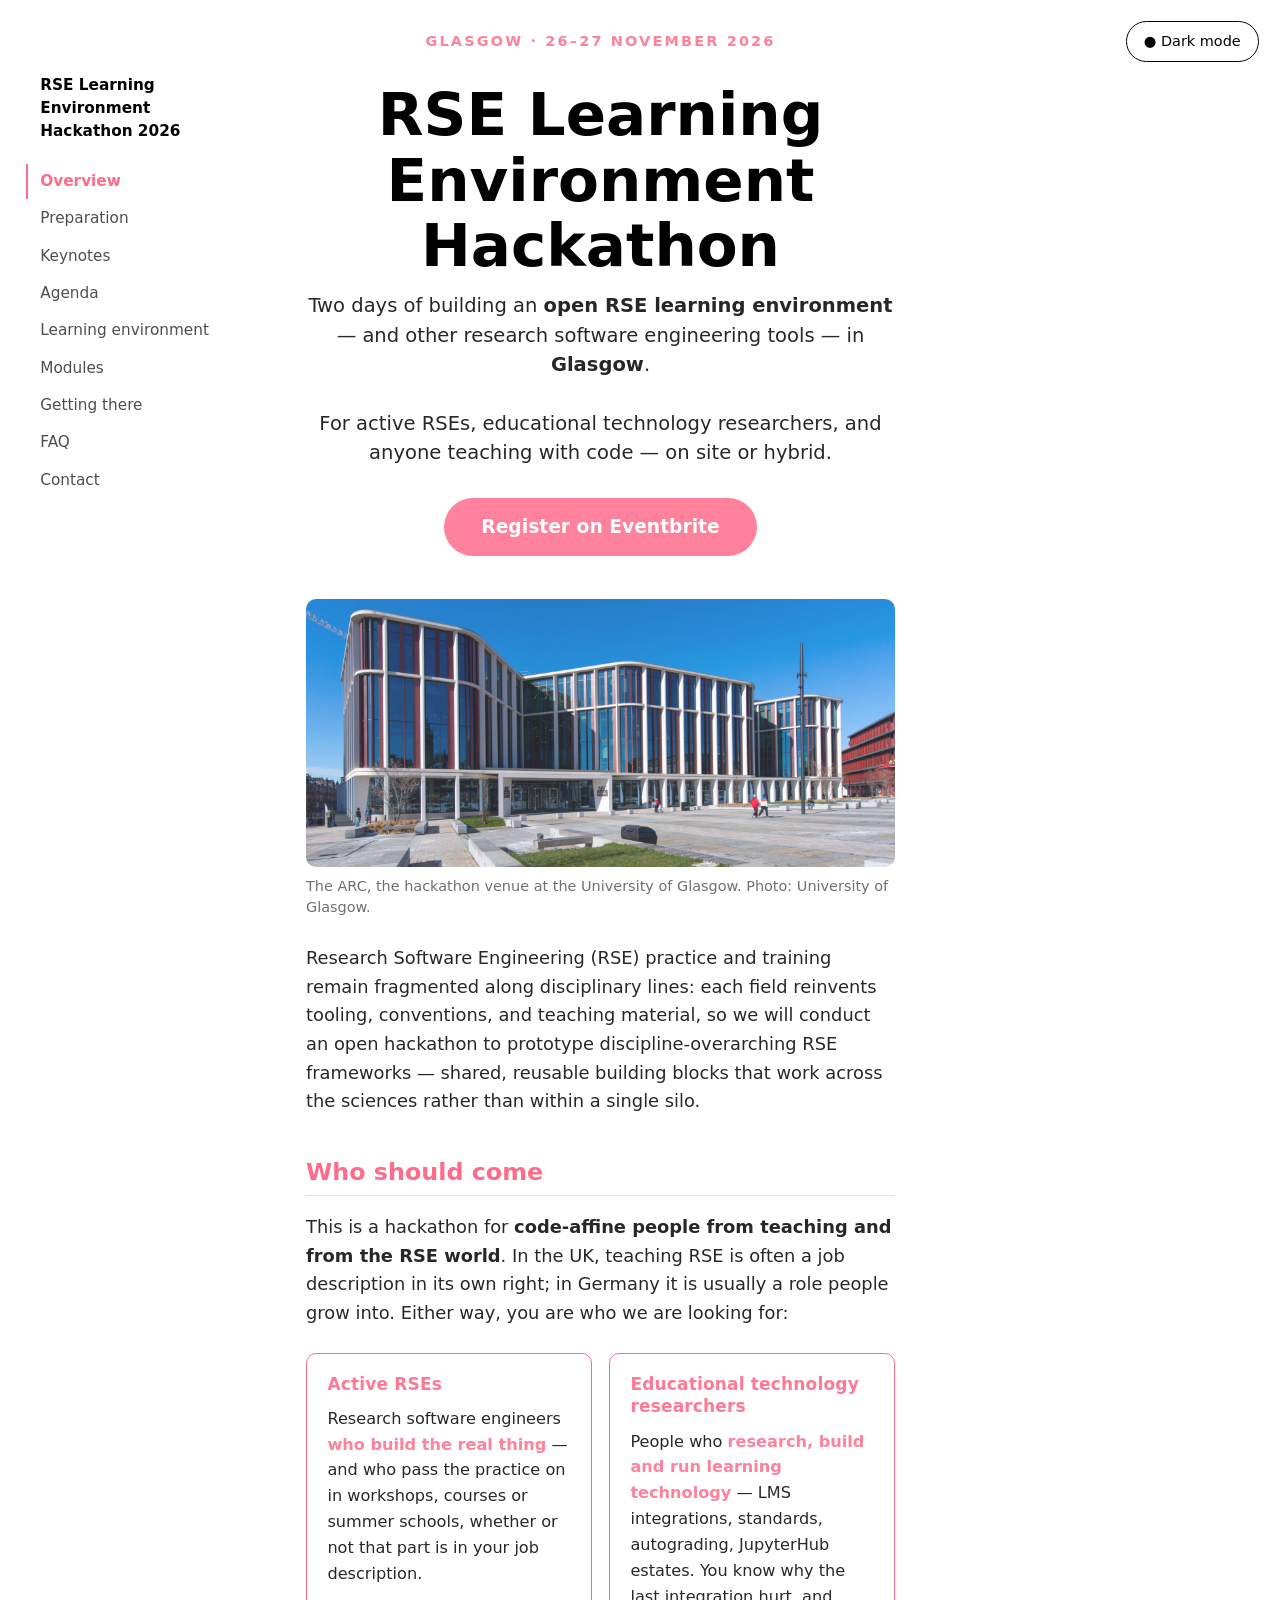
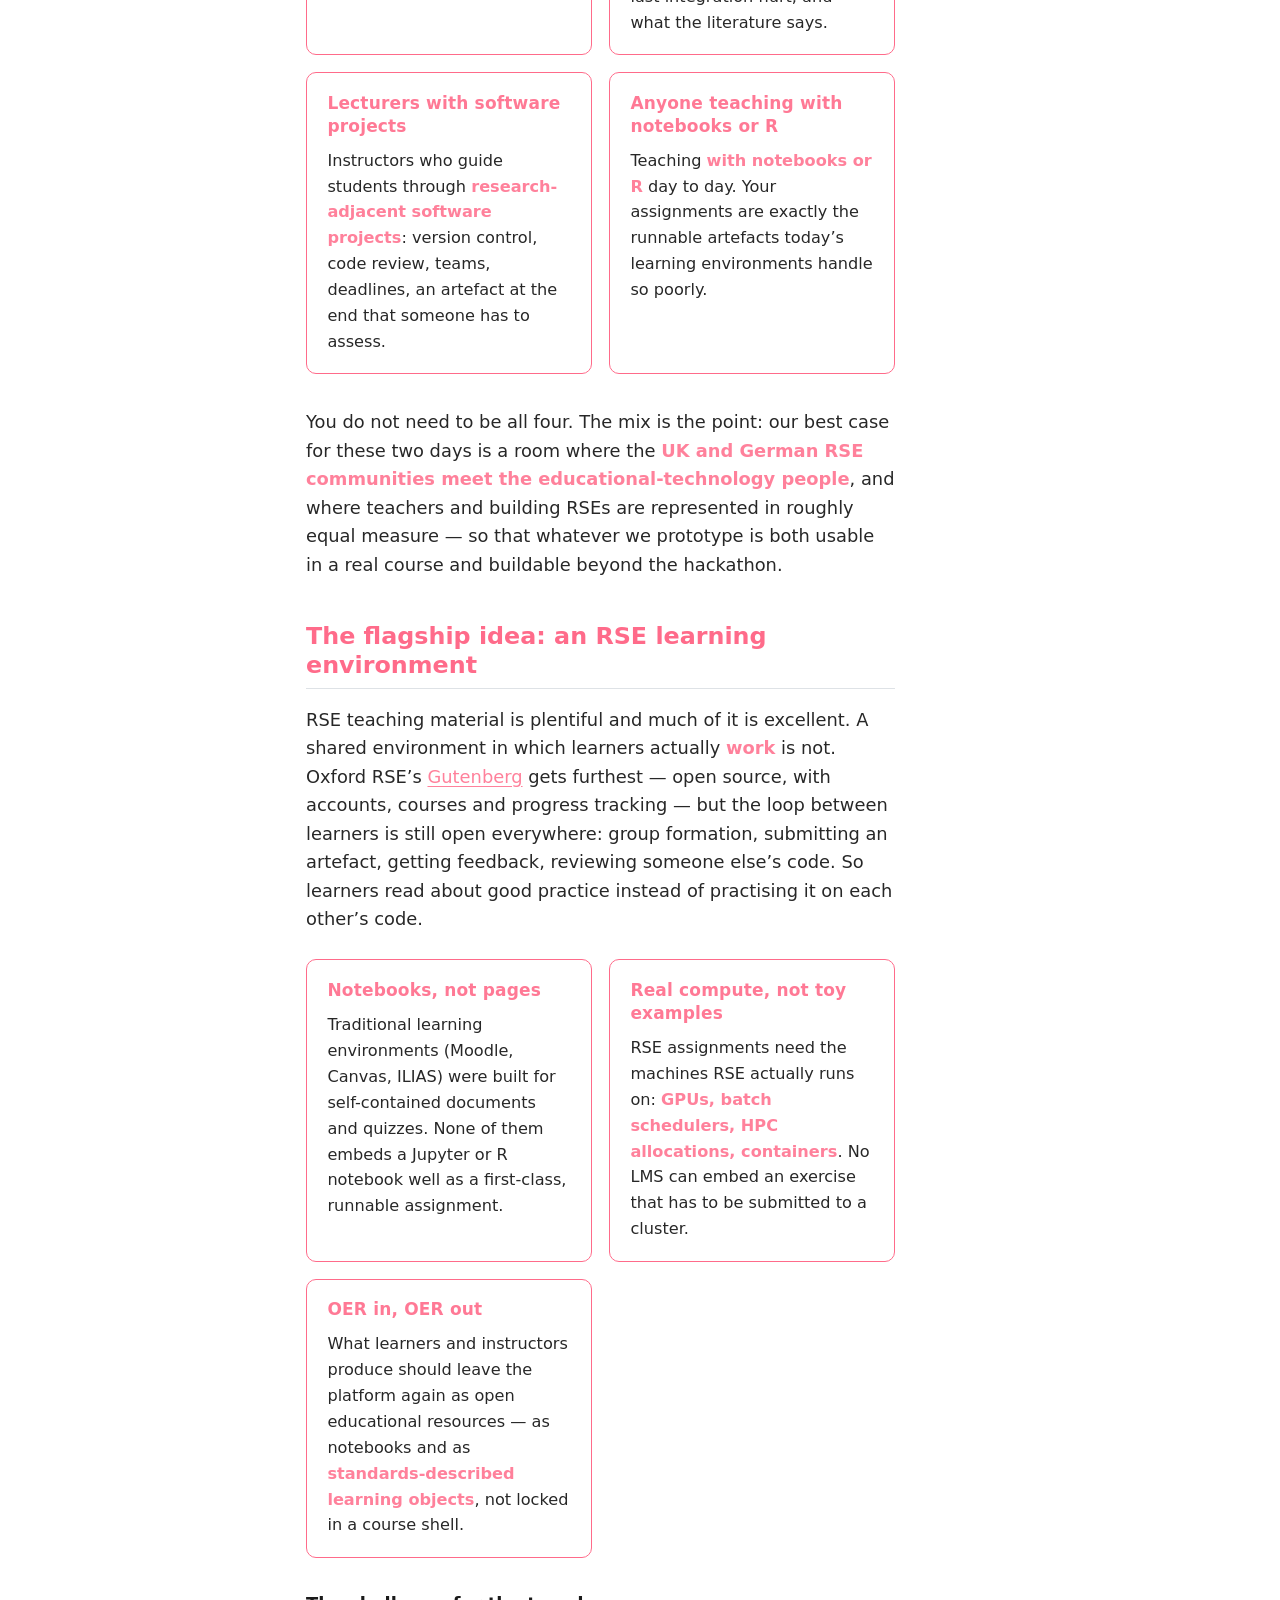
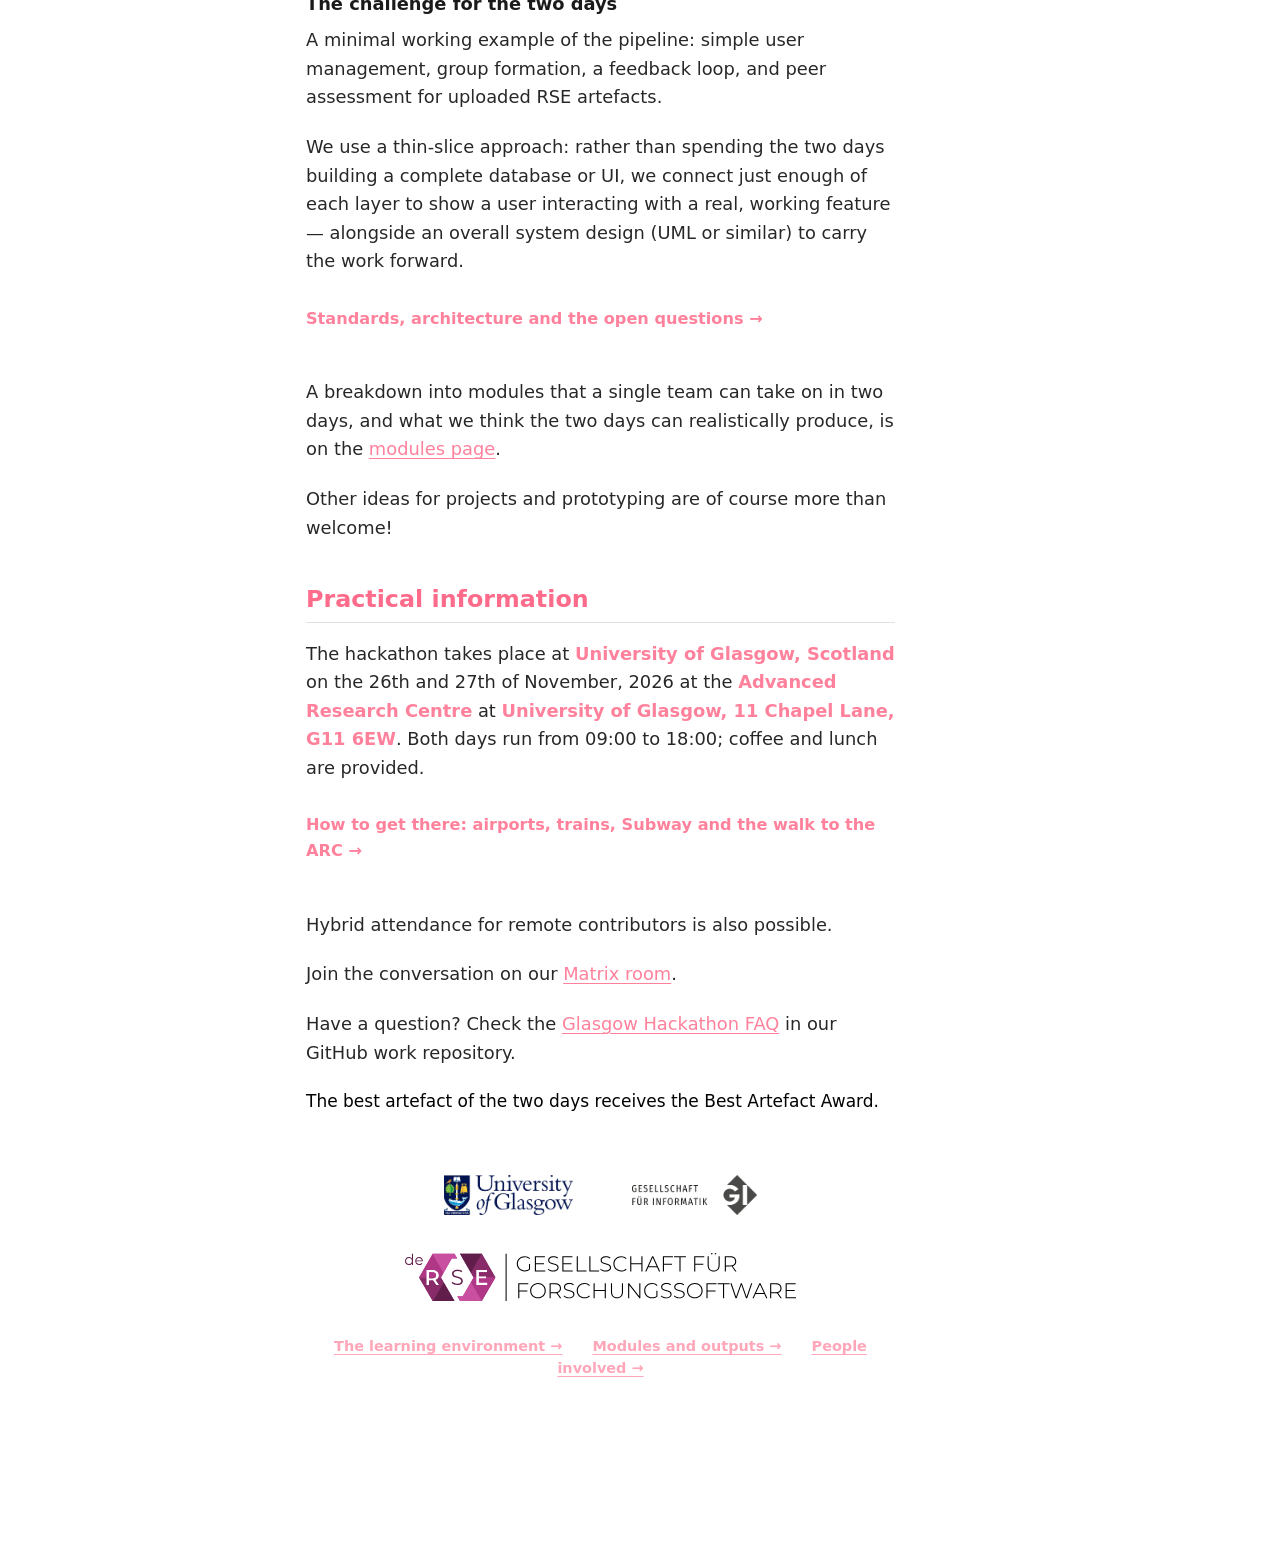
==== commit 87905ee9: "Built site for gh-pages" ====
--- a/index.html
+++ b/index.html
@@ -45,7 +45,7 @@
 <link href="site_libs/quarto-html/quarto-syntax-highlighting-63b5708e65d6cd79cd7618c58d0c21e7.css" rel="stylesheet" id="quarto-text-highlighting-styles">
 <script src="site_libs/bootstrap/bootstrap.min.js"></script>
 <link href="site_libs/bootstrap/bootstrap-icons.css" rel="stylesheet">
-<link href="site_libs/bootstrap/bootstrap-49ae317fcdc1ec168ae28e3f59788e2d.min.css" rel="stylesheet" append-hash="true" id="quarto-bootstrap" data-mode="light">
+<link href="site_libs/bootstrap/bootstrap-d07a517bdd943e4184aab1c4c53f1cff.min.css" rel="stylesheet" append-hash="true" id="quarto-bootstrap" data-mode="light">
 <script id="quarto-search-options" type="application/json">{
   "location": "sidebar",
   "copy-button": false,
@@ -96,6 +96,7 @@
   <a href="learning-environment.html">Learning environment</a>
   <a href="modules.html">Modules</a>
   <a href="getting-there.html">Getting there</a>
+  <a href="https://github.com/juliandehne/rse_learning_environment/wiki/Glasgow-Hackathon-FAQ" target="_blank" rel="noopener">FAQ</a>
   <a href="contacts.html">Contact</a>
 </nav>
 <script>
@@ -183,6 +184,7 @@
 <p><a href="getting-there.html" class="people-link">How to get there: airports, trains, Subway and the walk to the ARC →</a></p>
 <p>Hybrid attendance for remote contributors is also possible.</p>
 <p>Join the conversation on our <a href="https://matrix.to/#/#rse-hackathon-glasgow-:matrix.org">Matrix room</a>.</p>
+<p>Have a question? Check the <a href="https://github.com/juliandehne/rse_learning_environment/wiki/Glasgow-Hackathon-FAQ" target="_blank">Glasgow Hackathon FAQ</a> in our GitHub work repository.</p>
 </section>
 </div>
 <p>The best artefact of the two days receives the Best Artefact Award.</p>
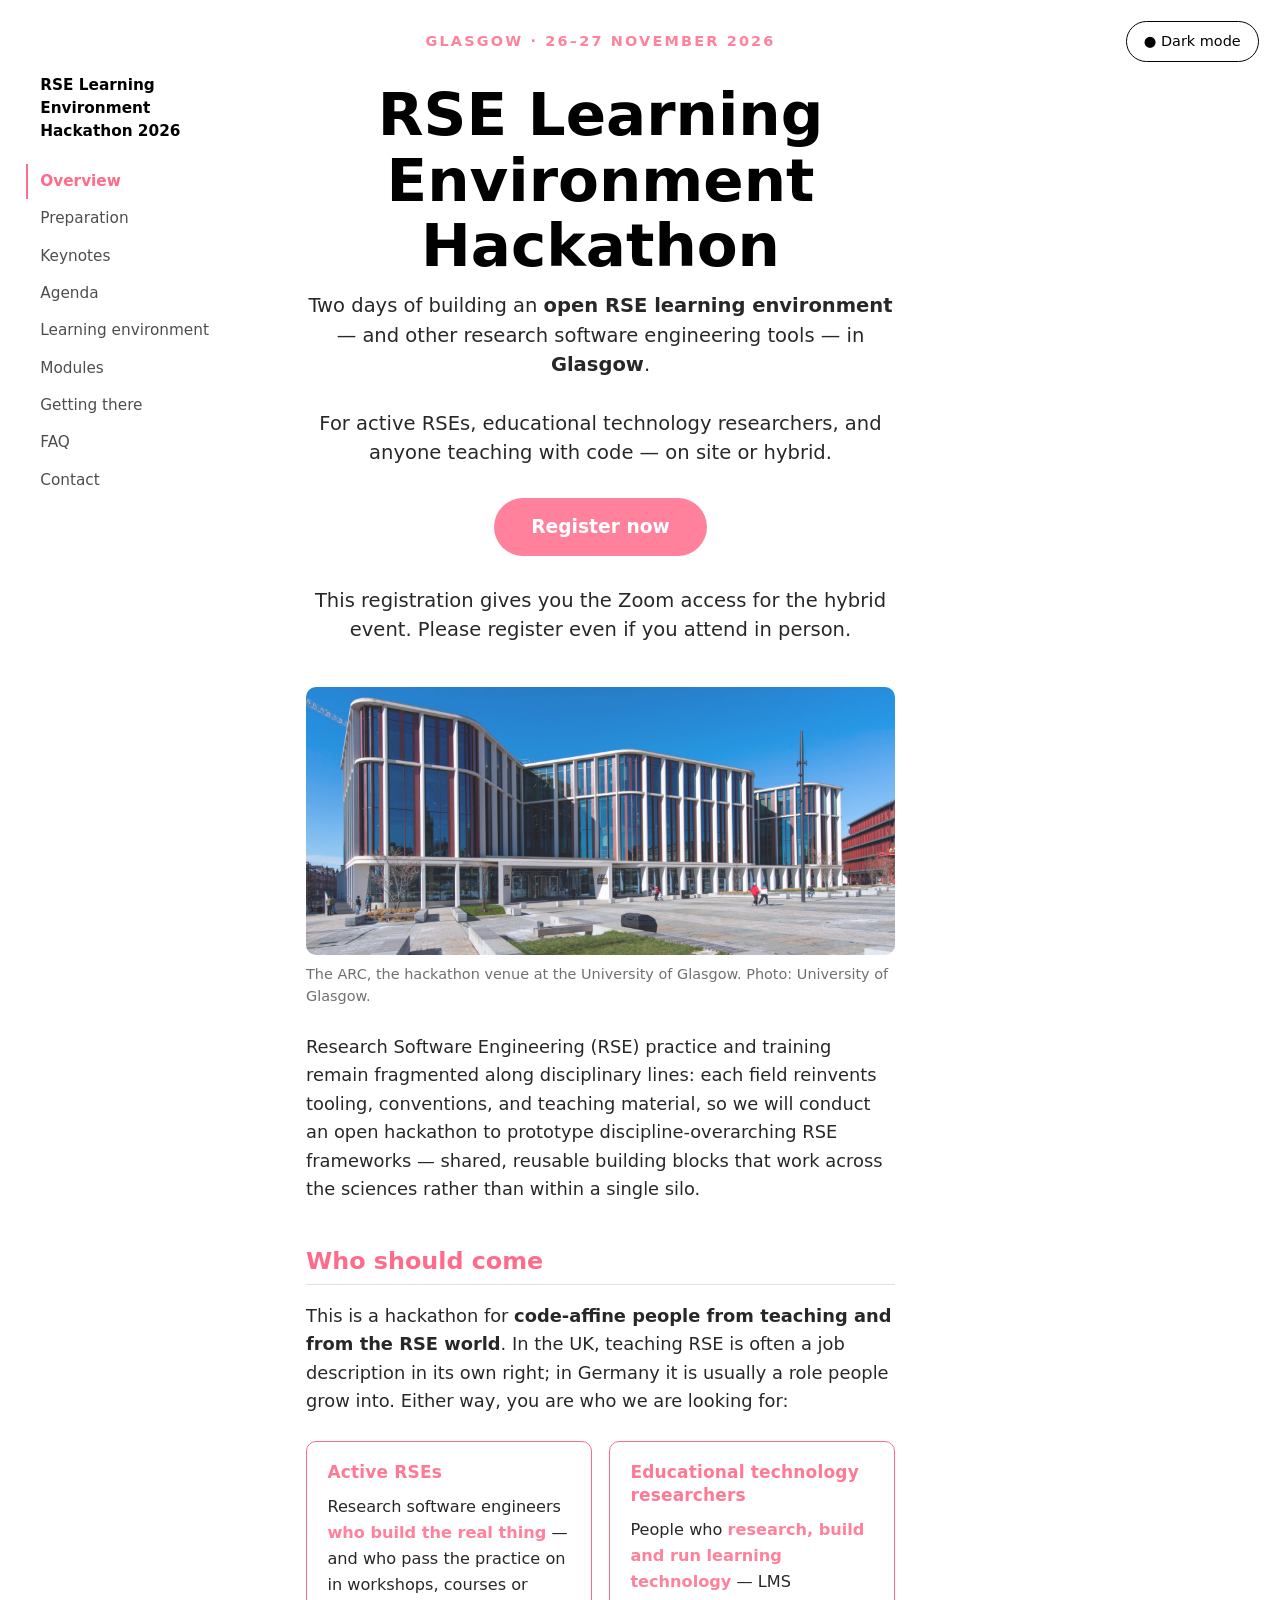
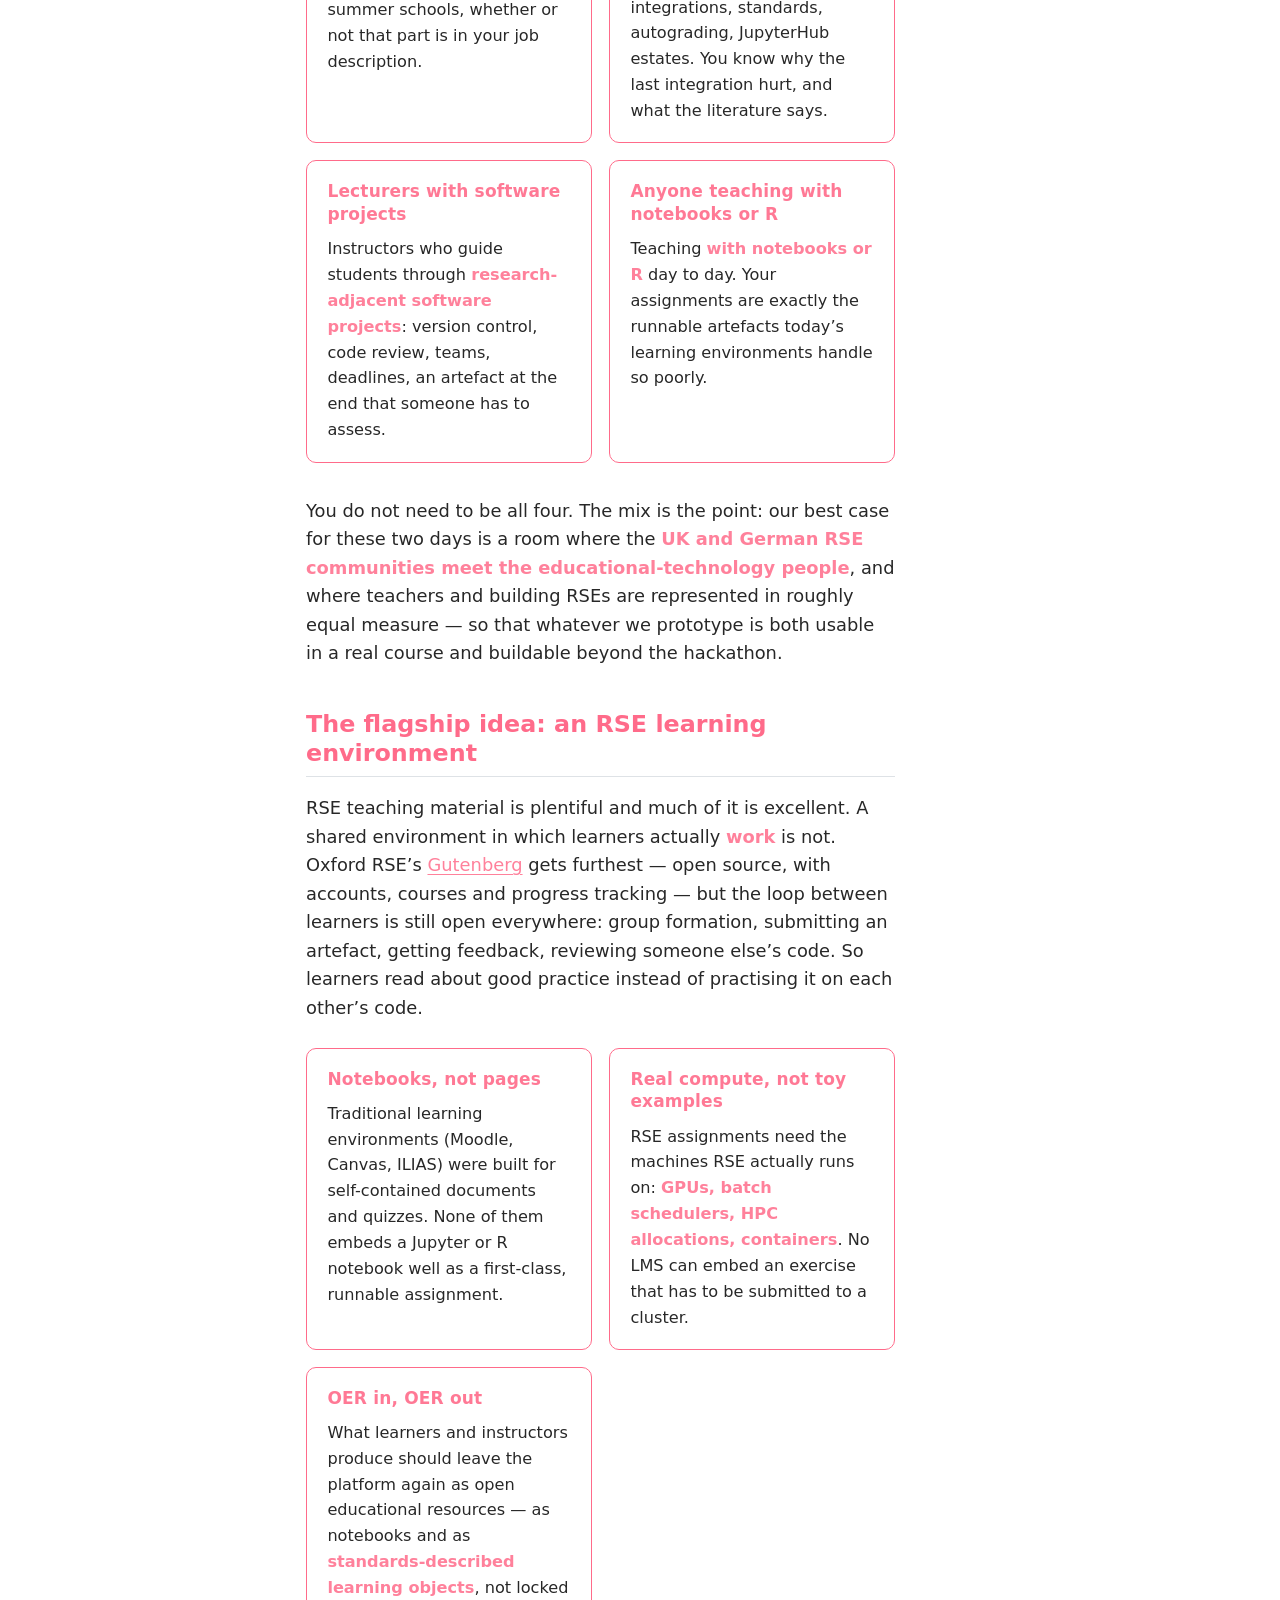
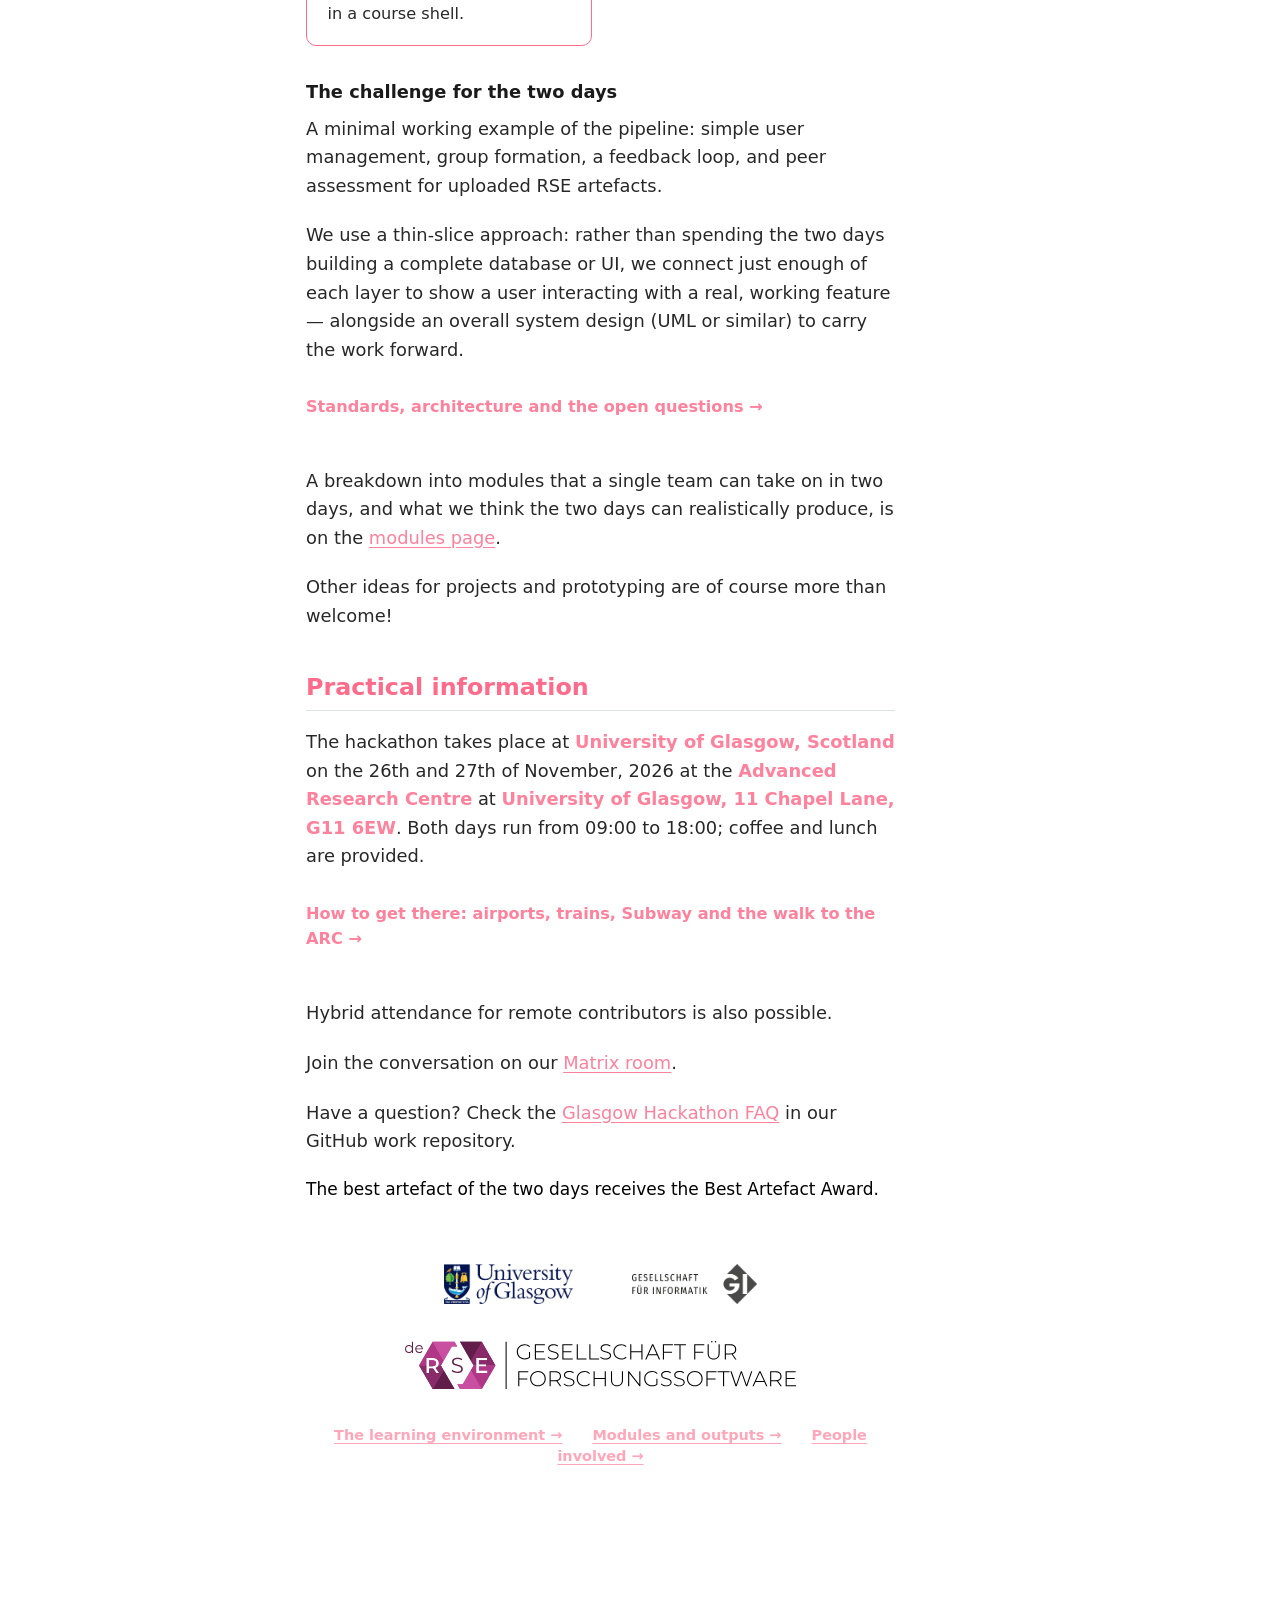
==== commit 5954b189: "Built site for gh-pages" ====
--- a/index.html
+++ b/index.html
@@ -45,7 +45,7 @@
 <link href="site_libs/quarto-html/quarto-syntax-highlighting-63b5708e65d6cd79cd7618c58d0c21e7.css" rel="stylesheet" id="quarto-text-highlighting-styles">
 <script src="site_libs/bootstrap/bootstrap.min.js"></script>
 <link href="site_libs/bootstrap/bootstrap-icons.css" rel="stylesheet">
-<link href="site_libs/bootstrap/bootstrap-d07a517bdd943e4184aab1c4c53f1cff.min.css" rel="stylesheet" append-hash="true" id="quarto-bootstrap" data-mode="light">
+<link href="site_libs/bootstrap/bootstrap-49ae317fcdc1ec168ae28e3f59788e2d.min.css" rel="stylesheet" append-hash="true" id="quarto-bootstrap" data-mode="light">
 <script id="quarto-search-options" type="application/json">{
   "location": "sidebar",
   "copy-button": false,
@@ -118,7 +118,8 @@
 <h1>RSE Learning Environment Hackathon</h1>
 <p>Two days of building an <strong>open RSE learning environment</strong> — and other research software engineering tools — in <strong>Glasgow</strong>.</p>
 <p>For active RSEs, educational technology researchers, and anyone teaching with code — on site or hybrid.</p>
-<p><a href="https://www.eventbrite.com/e/rse-hackathon-2026-at-university-of-glasgow-tickets-2000034040655" class="cta" target="_blank">Register on Eventbrite</a></p>
+<p><a href="https://uni-bonn.zoom-x.de/meeting/register/XrfyBhd4SVaFdYomJXwidg" class="cta" target="_blank">Register now</a></p>
+<p>This registration gives you the Zoom access for the hybrid event. Please register even if you attend in person.</p>
 </section>
 </div>
 <div class="hero-body">
